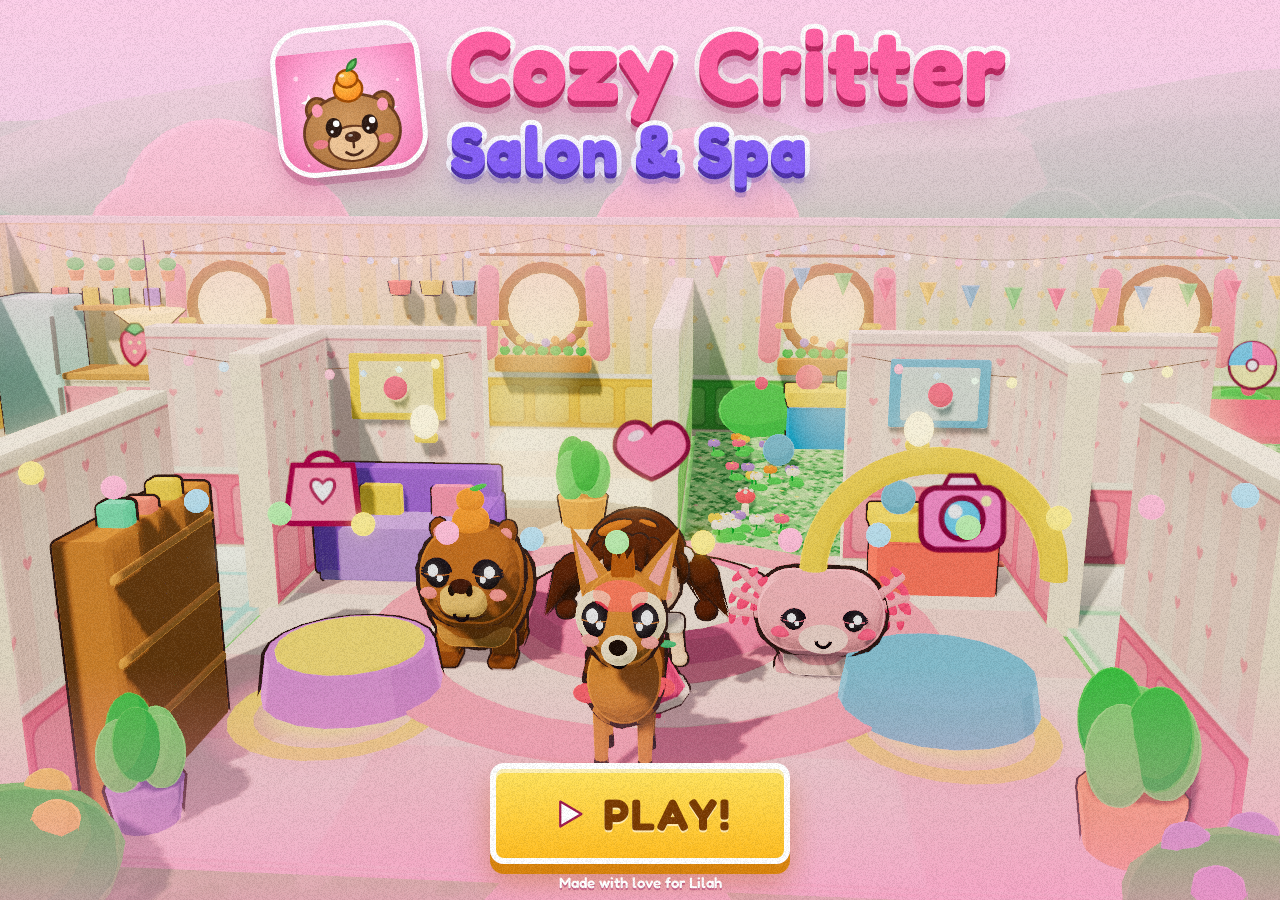
==== index.html @ f0857ccd "v3D: loop 4 3D version" ====
<!DOCTYPE html>
<html lang="en">
<head>
  <meta charset="UTF-8" />
  <meta name="viewport" content="width=device-width, initial-scale=1.0, maximum-scale=1.0, user-scalable=no, viewport-fit=cover" />
  <meta name="theme-color" content="#ff85c0" />
  <meta name="mobile-web-app-capable" content="yes" />
  <meta name="apple-mobile-web-app-capable" content="yes" />
  <meta name="apple-mobile-web-app-status-bar-style" content="black-translucent" />
  <title>Cozy Critter Salon &amp; Spa</title>
  <link rel="icon" type="image/svg+xml" href="./favicon.svg" />
  <link rel="apple-touch-icon" href="./icons/apple-touch-icon.png" />
  <link rel="preload" href="./vendor/fonts/Fredoka.ttf" as="font" type="font/ttf" crossorigin />
  <link rel="alternate icon" href="./favicon.ico" />
  <link rel="manifest" href="./manifest.json" />
  <link rel="stylesheet" href="./styles.css" />
  <link rel="stylesheet" href="./polish.css" />
  <script type="importmap">
    {
      "imports": {
        "three": "./vendor/three.module.js",
        "three/addons/": "./vendor/jsm/"
      }
    }
  </script>
</head>
<body>
  <!-- Fullscreen 3D Diorama Canvas -->
  <canvas id="webgl-canvas"></canvas>

  <!-- Boot splash (shown instantly while the 3D engine loads) -->
  <div id="boot" class="boot-splash">
    <div class="boot-logo">﻿<svg xmlns="http://www.w3.org/2000/svg" viewBox="0 0 512 512">
<defs>
<radialGradient id="bg" cx="50%" cy="38%" r="75%"><stop offset="0" stop-color="#ffd6ec"/><stop offset="0.55" stop-color="#ff9fd0"/><stop offset="1" stop-color="#f0609f"/></radialGradient>
<radialGradient id="fur" cx="45%" cy="35%" r="75%"><stop offset="0" stop-color="#d49a5e"/><stop offset="1" stop-color="#a86d38"/></radialGradient>
<radialGradient id="org" cx="40%" cy="30%" r="75%"><stop offset="0" stop-color="#ffc247"/><stop offset="1" stop-color="#ff8a1c"/></radialGradient>
</defs>
<rect width="512" height="512" fill="url(#bg)"/>
<g opacity=".55" fill="#fff"><circle cx="70" cy="90" r="9"/><circle cx="440" cy="130" r="6"/><circle cx="410" cy="440" r="8"/><circle cx="85" cy="410" r="5"/></g>
<g fill="#fff"><path d="M110 150l9 22 22 9-22 9-9 22-9-22-22-9 22-9z"/><path d="M405 205l7 17 17 7-17 7-7 17-7-17-17-7 17-7z" opacity=".9"/></g>
<ellipse cx="256" cy="452" rx="150" ry="22" fill="#b83d7d" opacity=".25"/>
<g stroke="#6b3a1e" stroke-width="10" stroke-linejoin="round">
<ellipse cx="136" cy="212" rx="40" ry="44" fill="#a0652f"/><ellipse cx="376" cy="212" rx="40" ry="44" fill="#a0652f"/>
<ellipse cx="256" cy="304" rx="176" ry="138" fill="url(#fur)"/>
</g>
<ellipse cx="136" cy="214" rx="20" ry="24" fill="#ff9db8"/><ellipse cx="376" cy="214" rx="20" ry="24" fill="#ff9db8"/>
<ellipse cx="256" cy="346" rx="92" ry="64" fill="#efc596" stroke="#6b3a1e" stroke-width="8"/>
<ellipse cx="256" cy="322" rx="30" ry="20" fill="#4a2616"/>
<ellipse cx="248" cy="316" rx="9" ry="5" fill="#fff" opacity=".6"/>
<path d="M256 342v18M226 376q30 26 60 0" fill="none" stroke="#4a2616" stroke-width="9" stroke-linecap="round" stroke-linejoin="round"/>
<g><ellipse cx="190" cy="282" rx="30" ry="36" fill="#2a1710"/><ellipse cx="322" cy="282" rx="30" ry="36" fill="#2a1710"/>
<circle cx="200" cy="268" r="12" fill="#fff"/><circle cx="332" cy="268" r="12" fill="#fff"/><circle cx="182" cy="296" r="6" fill="#fff"/><circle cx="314" cy="296" r="6" fill="#fff"/></g>
<ellipse cx="136" cy="338" rx="28" ry="17" fill="#ff7ea1" opacity=".75"/><ellipse cx="376" cy="338" rx="28" ry="17" fill="#ff7ea1" opacity=".75"/>
<g stroke="#a14a00" stroke-width="9" stroke-linejoin="round"><ellipse cx="256" cy="146" rx="52" ry="46" fill="url(#org)"/><ellipse cx="256" cy="108" rx="38" ry="32" fill="url(#org)"/></g>
<path d="M258 80q4-34 38-40q0 36-38 40z" fill="#5cc45c" stroke="#2f7d32" stroke-width="7" stroke-linejoin="round"/>
<ellipse cx="238" cy="96" rx="9" ry="6" fill="#fff" opacity=".7"/>
</svg>
</div>
    <div class="boot-name">Cozy Critter<span>Salon &amp; Spa</span></div>
    <div class="boot-bar"><i></i></div>
  </div>
  <div id="wipe" class="wipe" aria-hidden="true"></div>
  <div id="confetti" class="confetti-layer" aria-hidden="true"></div>

  <!-- Title Screen Overlay -->
  <section id="title-screen" class="title-overlay">
    <div class="title-sparkles" aria-hidden="true"><i></i><i></i><i></i><i></i><i></i><i></i><i></i><i></i></div>
    <div class="title-logo">
      <div class="title-mark">﻿<svg xmlns="http://www.w3.org/2000/svg" viewBox="0 0 512 512">
<defs>
<radialGradient id="bg" cx="50%" cy="38%" r="75%"><stop offset="0" stop-color="#ffd6ec"/><stop offset="0.55" stop-color="#ff9fd0"/><stop offset="1" stop-color="#f0609f"/></radialGradient>
<radialGradient id="fur" cx="45%" cy="35%" r="75%"><stop offset="0" stop-color="#d49a5e"/><stop offset="1" stop-color="#a86d38"/></radialGradient>
<radialGradient id="org" cx="40%" cy="30%" r="75%"><stop offset="0" stop-color="#ffc247"/><stop offset="1" stop-color="#ff8a1c"/></radialGradient>
</defs>
<rect width="512" height="512" fill="url(#bg)"/>
<g opacity=".55" fill="#fff"><circle cx="70" cy="90" r="9"/><circle cx="440" cy="130" r="6"/><circle cx="410" cy="440" r="8"/><circle cx="85" cy="410" r="5"/></g>
<g fill="#fff"><path d="M110 150l9 22 22 9-22 9-9 22-9-22-22-9 22-9z"/><path d="M405 205l7 17 17 7-17 7-7 17-7-17-17-7 17-7z" opacity=".9"/></g>
<ellipse cx="256" cy="452" rx="150" ry="22" fill="#b83d7d" opacity=".25"/>
<g stroke="#6b3a1e" stroke-width="10" stroke-linejoin="round">
<ellipse cx="136" cy="212" rx="40" ry="44" fill="#a0652f"/><ellipse cx="376" cy="212" rx="40" ry="44" fill="#a0652f"/>
<ellipse cx="256" cy="304" rx="176" ry="138" fill="url(#fur)"/>
</g>
<ellipse cx="136" cy="214" rx="20" ry="24" fill="#ff9db8"/><ellipse cx="376" cy="214" rx="20" ry="24" fill="#ff9db8"/>
<ellipse cx="256" cy="346" rx="92" ry="64" fill="#efc596" stroke="#6b3a1e" stroke-width="8"/>
<ellipse cx="256" cy="322" rx="30" ry="20" fill="#4a2616"/>
<ellipse cx="248" cy="316" rx="9" ry="5" fill="#fff" opacity=".6"/>
<path d="M256 342v18M226 376q30 26 60 0" fill="none" stroke="#4a2616" stroke-width="9" stroke-linecap="round" stroke-linejoin="round"/>
<g><ellipse cx="190" cy="282" rx="30" ry="36" fill="#2a1710"/><ellipse cx="322" cy="282" rx="30" ry="36" fill="#2a1710"/>
<circle cx="200" cy="268" r="12" fill="#fff"/><circle cx="332" cy="268" r="12" fill="#fff"/><circle cx="182" cy="296" r="6" fill="#fff"/><circle cx="314" cy="296" r="6" fill="#fff"/></g>
<ellipse cx="136" cy="338" rx="28" ry="17" fill="#ff7ea1" opacity=".75"/><ellipse cx="376" cy="338" rx="28" ry="17" fill="#ff7ea1" opacity=".75"/>
<g stroke="#a14a00" stroke-width="9" stroke-linejoin="round"><ellipse cx="256" cy="146" rx="52" ry="46" fill="url(#org)"/><ellipse cx="256" cy="108" rx="38" ry="32" fill="url(#org)"/></g>
<path d="M258 80q4-34 38-40q0 36-38 40z" fill="#5cc45c" stroke="#2f7d32" stroke-width="7" stroke-linejoin="round"/>
<ellipse cx="238" cy="96" rx="9" ry="6" fill="#fff" opacity=".7"/>
</svg>
</div>
      <h1 class="title-heading"><span class="t1">Cozy Critter</span><span class="t2">Salon &amp; Spa</span></h1>
    </div>
    <button id="btn-play-game" class="play-hero-btn">
      <span id="icon-play-btn"></span>
      <span>PLAY!</span>
    </button>
    <div class="title-foot">Made with love for Lilah</div>
  </section>

  <!-- Top HUD Bar -->
  <header id="hud-top" class="hud-top hidden">
    <div class="hud-left-cluster">
      <div class="stat-pill coin-pill">
        <span id="icon-coin-hud" class="stat-icon"></span>
        <span id="coin-count">120</span>
      </div>
      <div class="stat-pill star-pill">
        <span id="icon-star-hud" class="stat-icon"></span>
        <span id="star-count">1</span>
      </div>
      <div class="room-banner-pill">
        <span id="room-banner-icon" class="stat-icon"></span>
        <span id="room-banner-text">Lobby &amp; Cuddle Sanctuary</span>
      </div>
    </div>

    <!-- Pet Switcher in Top Center -->
    <div id="pet-switcher" class="pet-switcher"></div>

    <!-- Right Controls: Read-to-Me & 3s Hold Parent Gate -->
    <div class="hud-right-cluster">
      <button id="btn-read-toggle" class="icon-round-btn" title="Read to Me">
        <span id="icon-read-toggle"></span>
      </button>
      <button id="btn-settings-gate" class="icon-round-btn gate-btn" title="Hold 3 Seconds for Parent Settings">
        <span id="icon-settings-gear"></span>
        <svg class="gate-ring-svg" viewBox="0 0 44 44">
          <circle id="gate-progress-ring" class=" hidden" cx="22" cy="22" r="18" fill="none" stroke="#ff4d8d" stroke-width="4" stroke-dasharray="113" stroke-dashoffset="113" />
        </svg>
      </button>
    </div>
  </header>

  <!-- Interactive Read-Aloud Karaoke Speech Bubble -->
  <div id="speech-bar" class="speech-bar hidden">
    <button id="btn-replay-voice" class="replay-voice-btn" title="Read Aloud">
      <span id="icon-replay-voice"></span>
    </button>
    <div id="speech-text" class="speech-text">
      Welcome to Cozy Critter Salon &amp; Spa!
    </div>
  </div>

  <!-- Optional Tablet On-Screen Joystick -->
  <div id="joystick-zone" class="joystick-zone hidden">
    <div id="joystick-knob" class="joystick-knob"></div>
  </div>

  <!-- World Mode Bottom Dock & Proximity Station Button -->
  <footer id="world-hud-bottom" class="world-hud-bottom hidden">
    <button id="btn-station-prompt" class="station-prompt-btn hidden">
      <span id="station-prompt-icon" class="station-prompt-icon"></span>
      <span id="station-prompt-label">Bubble Bath Spa</span>
    </button>

    <div class="world-action-strip">
      <button class="world-nav-btn door door-spa" data-jump-station="spa"><span class="nav-ico" data-nav-icon="spa"></span><span class="nav-label">Spa</span></button>
      <button class="world-nav-btn door door-vet" data-jump-station="vet"><span class="nav-ico" data-nav-icon="vet"></span><span class="nav-label">Vet</span></button>
      <button class="world-nav-btn door door-kitchen" data-jump-station="kitchen"><span class="nav-ico" data-nav-icon="kitchen"></span><span class="nav-label">Kitchen</span></button>
      <button class="world-nav-btn door door-lobby" data-jump-station="lobby"><span class="nav-ico" data-nav-icon="lobby"></span><span class="nav-label">Cuddles</span></button>
      <button class="world-nav-btn door door-yard" data-jump-station="yard"><span class="nav-ico" data-nav-icon="yard"></span><span class="nav-label">Play Yard</span></button>

    </div>

    <div class="world-extras">
      <button id="btn-call-pets" class="world-icon-btn" title="Call Critters"><span class="nav-ico" data-nav-icon="callPets"></span><span class="nav-label">Call</span></button>
      <button id="btn-open-clipboard" class="world-icon-btn" title="Checkup Clipboard"><span class="nav-ico" data-nav-icon="clipboard"></span><span class="nav-label">Tasks</span></button>
      <button id="btn-open-shop" class="world-icon-btn" title="Critter Boutique"><span class="nav-ico" data-nav-icon="shop"></span><span class="nav-label">Shop</span></button>
      <button id="btn-open-photo" class="world-icon-btn" title="Sparkle Photo Booth"><span class="nav-ico" data-nav-icon="camera"></span><span class="nav-label">Photos</span></button>
      <button id="btn-edit-avatar" class="world-icon-btn" title="Stylist Dress-Up"><span class="nav-ico" data-nav-icon="heartBrush"></span><span class="nav-label">Style</span></button>
    </div>
  </footer>

  <!-- Back button (always top-left in every close-up, never over the meter) -->
  <button id="btn-back-salon" class="back-salon-btn hidden">
    <span id="icon-back-home"></span>
    <span>Back</span>
  </button>

  <!-- Close-Up Activity HUD -->
  <section id="activity-hud" class="activity-hud hidden">
    <div class="activity-top-row">
      <div class="activity-progress-track">
        <div id="activity-progress-fill" class="activity-progress-fill"></div>
      </div>
    </div>
    <div id="activity-tool-dock" class="activity-tool-dock"></div>
  </section>

  <!-- 1. Avatar Creator Side Panel (Live 3D Preview on Left) -->
  <section id="avatar-modal" class="side-panel-modal hidden">
    <div class="side-panel-card">
      <div class="panel-header-row">
        <h2>Create Your Stylist!</h2>
        <button id="btn-avatar-surprise" class="surprise-btn">Surprise Me!</button>
      </div>

      <div class="creator-name-row">
        <label class="field-label" for="avatar-name-input">Name</label>
        <input id="avatar-name-input" class="friendly-input" type="text" maxlength="16" placeholder="Lilah" />
      </div>

      <div class="creator-tabs">
        <button class="creator-tab" data-creator-tab="style">Hair</button>
        <button class="creator-tab" data-creator-tab="color">Color</button>
        <button class="creator-tab" data-creator-tab="skin">Skin</button>
        <button class="creator-tab" data-creator-tab="outfit">Outfit</button>
      </div>

      <div class="creator-pages">
        <div class="creator-page" data-creator-page="style"><div id="swatches-hair-style" class="pill-grid"></div></div>
        <div class="creator-page hidden" data-creator-page="color"><div id="swatches-hair-color" class="swatch-row"></div></div>
        <div class="creator-page hidden" data-creator-page="skin"><div id="swatches-skin" class="swatch-row"></div></div>
        <div class="creator-page hidden" data-creator-page="outfit"><div id="swatches-outfit" class="pill-grid"></div></div>
      </div>

      <button id="btn-avatar-done" class="primary-cta-btn">Let's Go Play!</button>
    </div>
  </section>

  <!-- 2. Pet Adoption & Naming Modal -->
  <section id="pet-name-modal" class="center-modal hidden">
    <div class="modal-card">
      <div id="pet-modal-icon" class="pet-modal-icon"></div>
      <h2 id="pet-modal-title">Meet Your New Critter!</h2>
      <p id="pet-modal-desc" class="modal-desc"></p>

      <div class="name-input-row">
        <input id="pet-name-input" class="friendly-input" type="text" maxlength="18" />
        <button id="btn-random-pet-name" class="dice-name-btn"></button>
      </div>

      <button id="btn-save-pet-name" class="primary-cta-btn">Adopt &amp; Love!</button>
    </div>
  </section>

  <!-- 3. Check-Up Clipboard Modal -->
  <section id="clipboard-modal" class="center-modal hidden">
    <div class="modal-card clipboard-modal-card">
      <div class="panel-header-row">
        <h2>Critter Care Clipboard</h2>
        <button id="btn-close-clipboard" class="close-x-btn" aria-label="Close">&#10005;</button>
      </div>
      <div id="clipboard-list" class="clipboard-list"></div>
    </div>
  </section>

  <!-- 4. 3D Boutique Shop & Room Upgrades Side Panel -->
  <section id="shop-modal" class="side-panel-modal hidden">
    <div class="side-panel-card shop-panel-card">
      <div class="panel-header-row">
        <h2>Critter Boutique</h2>
        <button id="btn-close-shop" class="close-x-btn">Back</button>
      </div>

      <div class="shop-tabs">
        <button class="shop-tab-btn active" data-shop-tab="girly">Girly &amp; Glam</button>
        <button class="shop-tab-btn" data-shop-tab="silly">Silly &amp; Goofy</button>
        <button class="shop-tab-btn" data-shop-tab="upgrades">Room Upgrades</button>
      </div>

      <div id="shop-items-grid" class="shop-items-grid"></div>
      <div id="shop-detail" class="shop-detail"></div>
    </div>
  </section>

  <!-- 5. Sparkle Photo Booth Overlay -->
  <section id="photo-modal" class="photo-booth-overlay hidden">
    <div id="photo-frame-overlay" class="photo-frame-border" data-frame="hearts"></div>
    <div id="photo-flash" class="photo-flash"></div>
    <div id="photo-album-strip" class="photo-album-strip"></div>

    <div class="photo-controls-bar">
      <div class="frame-picker">
        <button class="frame-btn" data-photo-frame="hearts">Hearts</button>
        <button class="frame-btn" data-photo-frame="gold">Gold</button>
        <button class="frame-btn" data-photo-frame="ocean">Ocean</button>
        <button class="frame-btn" data-photo-frame="flowers">Daisy</button>
      </div>
      <button id="btn-pose-hop" class="surprise-btn">Pose!</button>
      <button id="btn-snap-photo" class="snap-shutter-btn">Snap!</button>
    </div>
  </section>

  <!-- 6. Celebration Reward Modal -->
  <section id="reward-modal" class="center-modal hidden">
    <div class="modal-card reward-card">
      <h2>Sparkly Job!</h2>
      <p id="reward-title-text" class="modal-desc"></p>
      <div class="reward-badges-row">
        <div id="reward-coins-text" class="reward-badge coin-reward"></div>
        <div id="reward-stars-text" class="reward-badge star-reward"></div>
      </div>
      <button id="btn-reward-continue" class="primary-cta-btn">Hooray!</button>
    </div>
  </section>

  <!-- 7. Parent Settings Modal (Behind 3s Hold Gate) -->
  <section id="settings-modal" class="center-modal hidden">
    <div class="modal-card settings-card">
      <div class="panel-header-row">
        <h2>Parent Settings</h2>
        <button id="btn-close-settings" class="close-x-btn" aria-label="Close">&#10005;</button>
      </div>

      <div class="setting-row">
        <label for="slider-music">Music Volume</label>
        <input id="slider-music" type="range" min="0" max="1" step="0.05" />
      </div>
      <div class="setting-row">
        <label for="slider-sfx">Sound Effects</label>
        <input id="slider-sfx" type="range" min="0" max="1" step="0.05" />
      </div>
      <div class="setting-row">
        <label for="slider-voice">Voice Read-Aloud Volume</label>
        <input id="slider-voice" type="range" min="0" max="1" step="0.05" />
      </div>
      <div class="setting-row">
        <label for="slider-speed">Reading Speed</label>
        <input id="slider-speed" type="range" min="0.8" max="1.15" step="0.05" />
      </div>
      <div class="setting-row">
        <label for="chk-low-gfx">Low Graphics Mode (Older Tablets)</label>
        <input id="chk-low-gfx" type="checkbox" />
      </div>
      <div class="setting-row">
        <label for="chk-joystick">Show On-Screen Joystick</label>
        <input id="chk-joystick" type="checkbox" />
      </div>

      <button id="btn-reset-save" class="danger-reset-btn">Reset Save Data</button>
    </div>
  </section>

  <script type="module" src="./src/main.js"></script>
</body>
</html>
---- styles.css ----
/* ============================================================================
   Cozy Critter Salon & Spa - Tactile Toy Box UI Styles (styles.css)
   ============================================================================ */
* {
  box-sizing: border-box;
  margin: 0;
  padding: 0;
  user-select: none;
  -webkit-user-select: none;
  -webkit-touch-callout: none;
}

html, body {
  width: 100%;
  height: 100%;
  overflow: hidden;
  touch-action: none;
  font-family: "Fredoka", "Nunito", "Comic Sans MS", "Rounded Mplus 1c", system-ui, sans-serif;
  background: #ffefca;
  color: #4a2545;
}

#webgl-canvas {
  position: fixed;
   inset: 0;
  width: 100vw;
  height: 100vh;
  display: block;
  z-index: 1;
}

.hidden {
  display: none !important;
}

button {
  font-family: inherit;
  cursor: pointer;
  border: none;
  background: none;
  touch-action: none;
  transition: transform 0.18s cubic-bezier(0.34, 1.56, 0.64, 1), box-shadow 0.18s ease;
}

button:active {
  transform: scale(0.93) !important;
}

/* ----------------------------------------------------------------------------
   Title Screen Overlay
   ---------------------------------------------------------------------------- */
.title-overlay {
  position: fixed;
  inset: 0;
  z-index: 50;
  display: flex;
  align-items: center;
  justify-content: center;
  background: radial-gradient(circle at center, rgba(255, 240, 246, 0.35), rgba(74, 37, 69, 0.35));
  backdrop-filter: blur(3px);
}

.title-card {
  background: linear-gradient(180deg, #fff9fc 0%, #ffe3f1 100%);
  border: 6px solid #ffffff;
  border-radius: 42px;
  padding: 36px 48px;
  text-align: center;
  max-width: 580px;
  width: 92%;
  box-shadow: 0 20px 45px rgba(140, 45, 95, 0.28), 0 8px 0 #ff85c0;
  animation: floatCard 3.2s ease-in-out infinite;
}

@keyframes floatCard {
  0%, 100% { transform: translateY(0px); }
  50% { transform: translateY(-8px); }
}

.title-badge {
  display: inline-block;
  background: #ffe066;
  color: #7a4100;
  font-weight: 900;
  font-size: 16px;
  letter-spacing: 1.2px;
  padding: 6px 18px;
  border-radius: 999px;
  border: 3px solid #ffffff;
  margin-bottom: 12px;
}

.title-heading {
  font-size: clamp(38px, 6vw, 56px);
  line-height: 1.05;
  font-weight: 900;
  color: #d6336c;
  text-shadow: 0 3px 0 #ffffff, 0 6px 14px rgba(214, 51, 108, 0.22);
  margin-bottom: 12px;
}

.title-heading span {
  color: #845ef7;
}

.title-sub {
  font-size: 22px;
  font-weight: 700;
  color: #6b3862;
  margin-bottom: 26px;
}

.play-hero-btn {
  display: inline-flex;
  align-items: center;
  justify-content: center;
  gap: 14px;
  min-width: 260px;
  min-height: 92px;
  padding: 18px 42px;
  font-size: 36px;
  font-weight: 900;
  color: #ffffff;
  background: linear-gradient(180deg, #ff6b9d 0%, #f03e7a 100%);
  border: 5px solid #ffffff;
  border-radius: 999px;
  box-shadow: 0 10px 0 #b81d53, 0 16px 28px rgba(240, 62, 122, 0.45);
  animation: pulseBtn 1.8s ease-in-out infinite;
}

@keyframes pulseBtn {
  0%, 100% { transform: scale(1); }
  50% { transform: scale(1.05); }
}

/* ----------------------------------------------------------------------------
   Top HUD Bar
   ---------------------------------------------------------------------------- */
.hud-top {
  position: fixed;
  top: 12px;
  left: 14px;
  right: 14px;
  z-index: 20;
  display: flex;
  align-items: center;
  justify-content: space-between;
  gap: 10px;
  pointer-events: none;
}

.hud-top > * {
  pointer-events: auto;
}

.hud-left-cluster,
.hud-right-cluster {
  display: flex;
  align-items: center;
  gap: 10px;
}

.stat-pill,
.room-banner-pill {
  display: inline-flex;
  align-items: center;
  gap: 8px;
  height: 58px;
  padding: 0 18px;
  background: rgba(255, 255, 255, 0.94);
  border: 4px solid #ffd6e7;
  border-radius: 999px;
  font-size: 24px;
  font-weight: 900;
  color: #4a2545;
  box-shadow: 0 5px 0 rgba(232, 114, 164, 0.35);
}

.room-banner-pill {
  font-size: 20px;
  background: #fff9db;
  border-color: #ffe066;
}

.stat-icon {
  display: inline-flex;
  align-items: center;
  justify-content: center;
}

/* Pet Switcher Pills */
.pet-switcher {
  display: flex;
  align-items: center;
  gap: 8px;
  background: rgba(255, 255, 255, 0.85);
  padding: 6px 10px;
  border-radius: 999px;
  border: 3px solid #ffffff;
  box-shadow: 0 6px 16px rgba(120, 50, 95, 0.15);
}

.pet-pill {
  display: inline-flex;
  align-items: center;
  gap: 8px;
  min-height: 58px;
  padding: 6px 16px 6px 10px;
  border-radius: 999px;
  background: #fff0f6;
  border: 3px solid #ffadd2;
  font-size: 20px;
  font-weight: 800;
  color: #5c2b54;
}

.pet-pill.active {
  background: linear-gradient(180deg, #ff85c0 0%, #f759ab 100%);
  color: #ffffff;
  border-color: #ffffff;
  box-shadow: 0 4px 0 #c41d7f;
  transform: translateY(-2px);
}

.pet-pill-need {
  display: inline-flex;
  background: #ffffff;
  border-radius: 50%;
  padding: 3px;
}

.icon-round-btn {
  position: relative;
  width: 62px;
  height: 62px;
  border-radius: 50%;
  background: #ffffff;
  border: 4px solid #ffadd2;
  display: inline-flex;
  align-items: center;
  justify-content: center;
  box-shadow: 0 5px 0 rgba(214, 51, 108, 0.28);
}

.icon-round-btn.muted {
  background: #f1f3f5;
  border-color: #ced4da;
}

.gate-ring-svg {
  position: absolute;
  inset: -4px;
  width: calc(100% + 8px);
  height: calc(100% + 8px);
  transform: rotate(-90deg);
  pointer-events: none;
}

/* ----------------------------------------------------------------------------
   Speech & Read-Along Karaoke Bar
   ---------------------------------------------------------------------------- */
.speech-bar {
  position: fixed;
  top: 82px;
  left: 50%;
  transform: translateX(-50%);
  z-index: 18;
  display: flex;
  align-items: center;
  gap: 12px;
  max-width: min(780px, 92vw);
  background: rgba(255, 255, 255, 0.96);
  border: 4px solid #ff85c0;
  border-radius: 30px;
  padding: 10px 22px 10px 12px;
  box-shadow: 0 8px 22px rgba(120, 40, 90, 0.18);
}

.replay-voice-btn {
  width: 52px;
  height: 52px;
  flex-shrink: 0;
  border-radius: 50%;
  background: #fff0f6;
  border: 3px solid #ff85c0;
  display: inline-flex;
  align-items: center;
  justify-content: center;
}

.speech-text {
  font-size: 23px;
  font-weight: 800;
  line-height: 1.32;
  color: #4a2545;
}

.voice-word {
  display: inline-block;
  padding: 1px 4px;
  border-radius: 8px;
  cursor: pointer;
  transition: transform 0.12s ease, background 0.12s ease;
}

.voice-word.keyword-word {
  color: #d6336c;
}

.voice-word.speaking-word {
  background: #ffe066;
  color: #5c2b54;
  transform: scale(1.12) translateY(-2px);
  box-shadow: 0 3px 0 #fab005;
}

/* ----------------------------------------------------------------------------
   World Bottom Bar & Station Proximity Button
   ---------------------------------------------------------------------------- */
.world-hud-bottom {
  position: fixed;
  bottom: 14px;
  left: 50%;
  transform: translateX(-50%);
  z-index: 20;
  display: flex;
  flex-direction: column;
  align-items: center;
  gap: 12px;
  width: 96vw;
  max-width: 1080px;
  pointer-events: none;
}

.world-hud-bottom > * {
  pointer-events: auto;
}

.station-prompt-btn {
  display: inline-flex;
  align-items: center;
  gap: 14px;
  min-height: 82px;
  padding: 12px 34px;
  border-radius: 999px;
  background: linear-gradient(180deg, #ffe066 0%, #fcc419 100%);
  border: 5px solid #ffffff;
  color: #5c2b54;
  font-size: 28px;
  font-weight: 900;
  box-shadow: 0 8px 0 #e67700, 0 12px 28px rgba(245, 159, 0, 0.48);
  animation: pulseBtn 1.5s ease-in-out infinite;
}

.world-action-strip {
  display: flex;
  align-items: center;
  justify-content: center;
  flex-wrap: wrap;
  gap: 8px;
  background: rgba(255, 255, 255, 0.92);
  border: 4px solid #ffffff;
  border-radius: 32px;
  padding: 8px 14px;
  box-shadow: 0 10px 28px rgba(90, 35, 75, 0.22);
}

.world-nav-btn,
.world-icon-btn {
  display: inline-flex;
  align-items: center;
  justify-content: center;
  gap: 6px;
  min-height: 66px;
  min-width: 86px;
  padding: 8px 16px;
  border-radius: 22px;
  background: #fff0f6;
  border: 3px solid #ffadd2;
  color: #5c2b54;
  font-size: 19px;
  font-weight: 800;
  box-shadow: 0 4px 0 #f783ac;
}

.world-icon-btn {
  background: #f3f0ff;
  border-color: #d0bfff;
  box-shadow: 0 4px 0 #9775fa;
}

.action-divider {
  width: 3px;
  height: 42px;
  background: #ffd6e7;
  border-radius: 99px;
  margin: 0 4px;
}

/* ----------------------------------------------------------------------------
   Close-Up Activity HUD & Tool Dock
   ---------------------------------------------------------------------------- */
.activity-hud {
  position: fixed;
  inset: 0;
  z-index: 22;
  pointer-events: none;
  display: flex;
  flex-direction: column;
  justify-content: space-between;
  padding: 152px 20px 18px;
}

.activity-top-row {
  display: flex;
  align-items: center;
  justify-content: space-between;
  gap: 18px;
  max-width: 880px;
  width: 100%;
  margin: 0 auto;
  pointer-events: auto;
}

.back-salon-btn {
  display: inline-flex;
  align-items: center;
  gap: 10px;
  min-height: 76px;
  padding: 10px 24px;
  border-radius: 999px;
  background: #ffffff;
  border: 4px solid #ff85c0;
  font-size: 22px;
  font-weight: 900;
  color: #d6336c;
  box-shadow: 0 6px 0 #f06595;
}

.activity-progress-track {
  flex: 1;
  height: 36px;
  background: rgba(255, 255, 255, 0.92);
  border: 4px solid #ffffff;
  border-radius: 999px;
  overflow: hidden;
  box-shadow: 0 5px 14px rgba(0, 0, 0, 0.14);
}

.activity-progress-fill {
  width: 0%;
  height: 100%;
  background: linear-gradient(90deg, #63e6be 0%, #ffe066 50%, #ff6b9d 100%);
  border-radius: 999px;
  transition: width 0.2s ease;
}

.activity-tool-dock {
  pointer-events: auto;
  display: flex;
  align-items: center;
  justify-content: center;
  gap: 12px;
  overflow-x: auto;
  max-width: 96vw;
  margin: 0 auto;
  padding: 28px 18px 10px;
}

.dock-tool-btn {
  position: relative;
  display: flex;
  flex-direction: column;
  align-items: center;
  justify-content: center;
  gap: 6px;
  min-width: 112px;
  min-height: 98px;
  padding: 12px 16px;
  border-radius: 28px;
  background: #ffffff;
  border: 4px solid var(--tool-accent, #ffadd2);
  color: #4a2545;
  font-size: 18px;
  font-weight: 800;
  box-shadow: 0 7px 0 rgba(180, 70, 125, 0.28);
  flex-shrink: 0;
}

.dock-tool-btn.active {
  background: linear-gradient(180deg, #fff9db 0%, #ffe066 100%);
  border-color: #ffffff;
  transform: translateY(-8px) scale(1.06);
  box-shadow: 0 10px 0 #f59f00, 0 14px 24px rgba(245, 159, 0, 0.35);
}

.dock-tool-btn.favorite-food {
  border-color: #fcc419;
  background: #fff9db;
}

.dock-hint-arrow {
  position: absolute;
  top: -34px;
  left: 50%;
  transform: translateX(-50%);
  animation: bounceArrow 0.8s ease-in-out infinite;
}

@keyframes bounceArrow {
  0%, 100% { transform: translate(-50%, 0); }
  50% { transform: translate(-50%, -8px); }
}

/* ----------------------------------------------------------------------------
   Side Panels (Avatar Creator & 3D Boutique Shop) & Center Modals
   ---------------------------------------------------------------------------- */
.side-panel-modal {
  position: fixed;
  top: 78px;
  right: 18px;
  bottom: 18px;
  width: min(500px, 52vw);
  z-index: 35;
  display: flex;
}

.side-panel-card {
  width: 100%;
  height: 100%;
  overflow-y: auto;
  background: rgba(255, 250, 253, 0.97);
  border: 5px solid #ffffff;
  border-radius: 36px;
  padding: 22px 24px;
  box-shadow: 0 16px 38px rgba(100, 30, 75, 0.28);
  display: flex;
  flex-direction: column;
  gap: 14px;
}

.center-modal {
  position: fixed;
  inset: 0;
  z-index: 40;
  background: rgba(65, 25, 55, 0.42);
  backdrop-filter: blur(3px);
  display: flex;
  align-items: center;
  justify-content: center;
  padding: 18px;
}

.modal-card {
  background: #fff9fc;
  border: 5px solid #ffffff;
  border-radius: 36px;
  padding: 28px 32px;
  max-width: 560px;
  width: 100%;
  text-align: center;
  box-shadow: 0 18px 42px rgba(90, 25, 65, 0.32), 0 8px 0 #ff85c0;
}

.clipboard-modal-card {
  max-width: 680px;
}

.panel-header-row {
  display: flex;
  align-items: center;
  justify-content: space-between;
  gap: 12px;
}

.panel-header-row h2,
.modal-card h2 {
  font-size: 28px;
  font-weight: 900;
  color: #d6336c;
}

.modal-desc {
  font-size: 22px;
  font-weight: 700;
  color: #5c2b54;
  margin: 12px 0 18px;
}

.field-label {
  font-size: 19px;
  font-weight: 900;
  color: #7a3e6d;
  margin-bottom: 6px;
}

.friendly-input {
  width: 100%;
  height: 58px;
  border-radius: 20px;
  border: 3px solid #ffadd2;
  background: #ffffff;
  padding: 0 18px;
  font-size: 24px;
  font-weight: 800;
  color: #4a2545;
  font-family: inherit;
}

.swatch-row {
  display: flex;
  flex-wrap: wrap;
  gap: 8px;
}

.color-swatch {
  width: 44px;
  height: 44px;
  border-radius: 50%;
  border: 4px solid #ffffff;
  box-shadow: 0 3px 6px rgba(0, 0, 0, 0.18);
}

.color-swatch.selected {
  transform: scale(1.18);
  border-color: #ff4d8d;
  box-shadow: 0 0 0 3px #ffe066;
}

.pill-grid {
  display: grid;
  grid-template-columns: repeat(2, 1fr);
  gap: 8px;
}

.choice-pill {
  min-height: 48px;
  padding: 8px 12px;
  border-radius: 18px;
  background: #fff0f6;
  border: 3px solid #ffadd2;
  font-size: 17px;
  font-weight: 800;
  color: #5c2b54;
}

.choice-pill.selected {
  background: #ff6b9d;
  color: #ffffff;
  border-color: #ffffff;
  box-shadow: 0 4px 0 #c2255c;
}

.primary-cta-btn {
  min-height: 76px;
  padding: 14px 32px;
  border-radius: 999px;
  background: linear-gradient(180deg, #51cf66 0%, #37b24d 100%);
  border: 4px solid #ffffff;
  color: #ffffff;
  font-size: 26px;
  font-weight: 900;
  box-shadow: 0 7px 0 #2b8a3e;
  width: 100%;
  margin-top: 8px;
}

.surprise-btn,
.dice-name-btn {
  display: inline-flex;
  align-items: center;
  gap: 8px;
  min-height: 54px;
  padding: 8px 18px;
  border-radius: 999px;
  background: #ffe066;
  border: 3px solid #ffffff;
  color: #5c2b54;
  font-size: 19px;
  font-weight: 900;
  box-shadow: 0 4px 0 #f08c00;
}

.name-input-row {
  display: flex;
  gap: 10px;
  margin-bottom: 16px;
}

/* Clipboard Cards */
.clipboard-list {
  display: flex;
  flex-direction: column;
  gap: 12px;
  margin-top: 14px;
}

.clipboard-card {
  display: flex;
  align-items: center;
  gap: 14px;
  background: #fff0f6;
  border: 3px solid #ffadd2;
  border-radius: 26px;
  padding: 14px 18px;
  text-align: left;
}

.clipboard-card-body {
  flex: 1;
}

.clipboard-pet-title {
  font-size: 22px;
  font-weight: 900;
  color: #d6336c;
}

.clipboard-need-text {
  font-size: 19px;
  font-weight: 700;
  color: #4a2545;
}

.clipboard-go-btn {
  display: inline-flex;
  align-items: center;
  gap: 8px;
  min-height: 64px;
  padding: 10px 20px;
  border-radius: 22px;
  background: #ff6b9d;
  color: #ffffff;
  font-size: 20px;
  font-weight: 900;
  border: 3px solid #ffffff;
  box-shadow: 0 5px 0 #c2255c;
}

/* Shop Cards */
.shop-tabs {
  display: flex;
  gap: 8px;
}

.shop-tab-btn {
  flex: 1;
  min-height: 52px;
  border-radius: 18px;
  background: #fff0f6;
  border: 3px solid #ffadd2;
  font-size: 18px;
  font-weight: 900;
  color: #5c2b54;
}

.shop-tab-btn.active {
  background: #845ef7;
  color: #ffffff;
  border-color: #ffffff;
  box-shadow: 0 4px 0 #5f3dc4;
}

.shop-items-grid {
  display: grid;
  grid-template-columns: repeat(2, 1fr);
  gap: 10px;
  overflow-y: auto;
  padding-bottom: 12px;
}

.shop-card {
  background: #ffffff;
  border: 3px solid #ffd6e7;
  border-radius: 24px;
  padding: 12px;
  display: flex;
  flex-direction: column;
  align-items: center;
  gap: 6px;
  text-align: center;
}

.shop-card.equipped {
  border-color: #51cf66;
  background: #ebfbee;
}

.shop-card-swatch {
  width: 58px;
  height: 58px;
  border-radius: 50%;
  border: 4px solid #ffffff;
  display: flex;
  align-items: center;
  justify-content: center;
  box-shadow: 0 4px 10px rgba(0, 0, 0, 0.12);
}

.shop-card-title {
  font-size: 18px;
  font-weight: 900;
  color: #4a2545;
}

.shop-card-sub {
  font-size: 14px;
  font-weight: 700;
  color: #868e96;
}

.shop-buy-btn {
  display: inline-flex;
  align-items: center;
  justify-content: center;
  gap: 6px;
  width: 100%;
  min-height: 46px;
  border-radius: 16px;
  background: #ffe066;
  color: #5c2b54;
  font-size: 18px;
  font-weight: 900;
  box-shadow: 0 4px 0 #f08c00;
}

.shop-buy-btn.equipped {
  background: #51cf66;
  color: #ffffff;
  box-shadow: 0 4px 0 #2b8a3e;
}

/* Photo Booth Overlay */
.photo-booth-overlay {
  position: fixed;
  inset: 0;
  z-index: 30;
  pointer-events: none;
  display: flex;
  flex-direction: column;
  justify-content: flex-end;
  padding: 20px;
  gap: 12px;
}

.photo-frame-border {
  position: fixed;
  inset: 16px;
  border: 16px solid #ff6b9d;
  border-radius: 36px;
  pointer-events: none;
}

.photo-frame-border[data-frame="gold"] { border-color: #ffd43b; }
.photo-frame-border[data-frame="ocean"] { border-color: #4dabf7; }
.photo-frame-border[data-frame="flowers"] { border-color: #69db7c; }

.photo-controls-bar,
.photo-album-strip {
  pointer-events: auto;
  display: flex;
  align-items: center;
  justify-content: center;
  flex-wrap: wrap;
  gap: 10px;
  background: rgba(255, 255, 255, 0.92);
  padding: 10px 18px;
  border-radius: 28px;
}

.frame-btn {
  min-height: 52px;
  padding: 8px 16px;
  border-radius: 16px;
  background: #fff0f6;
  border: 3px solid #ffadd2;
  font-size: 18px;
  font-weight: 800;
}

.snap-shutter-btn {
  min-height: 68px;
  padding: 12px 28px;
  border-radius: 999px;
  background: #ff4d8d;
  color: #ffffff;
  font-size: 24px;
  font-weight: 900;
  border: 4px solid #ffffff;
  box-shadow: 0 6px 0 #c2255c;
}

.album-thumb {
  width: 96px;
  height: 64px;
  object-fit: cover;
  border-radius: 12px;
  border: 3px solid #ff85c0;
}

/* Reward Badges */
.reward-badges-row {
  display: flex;
  justify-content: center;
  gap: 18px;
  margin-bottom: 18px;
}

.reward-badge {
  display: inline-flex;
  align-items: center;
  gap: 8px;
  font-size: 32px;
  font-weight: 900;
  padding: 10px 24px;
  border-radius: 24px;
  background: #fff9db;
  border: 4px solid #fcc419;
}

/* Parent Settings */
.setting-row {
  display: flex;
  align-items: center;
  justify-content: space-between;
  padding: 10px 0;
  font-size: 20px;
  font-weight: 800;
  border-bottom: 2px solid #ffe3f1;
}

.danger-reset-btn {
  margin-top: 16px;
  width: 100%;
  min-height: 54px;
  border-radius: 18px;
  background: #ff6b6b;
  color: #ffffff;
  font-size: 20px;
  font-weight: 900;
}

.close-x-btn {
  min-width: 52px;
  min-height: 52px;
  padding: 0 14px;
  border-radius: 18px;
  background: #ffe3f1;
  color: #d6336c;
  font-size: 20px;
  font-weight: 900;
}

/* Joystick */
.joystick-zone {
  position: fixed;
  bottom: 130px;
  left: 28px;
  width: 120px;
  height: 120px;
  border-radius: 50%;
  background: rgba(255, 255, 255, 0.55);
  border: 4px solid #ffffff;
  z-index: 25;
  display: flex;
  align-items: center;
  justify-content: center;
}

.joystick-knob {
  width: 52px;
  height: 52px;
  border-radius: 50%;
  background: #ff6b9d;
  border: 3px solid #ffffff;
  box-shadow: 0 4px 10px rgba(0, 0, 0, 0.2);
}

/* ============================================================================
   v3 POLISH PASS - simpler, bigger, never overlapping
   ============================================================================ */
:root { --panel-w: min(520px, 50vw); }

button { transition: transform 0.15s cubic-bezier(0.34, 1.56, 0.64, 1), box-shadow 0.15s ease, background 0.15s ease; }

/* ---------- Top HUD: coins, stars | pets | sound, gear ---------- */
.room-banner-pill { display: none !important; }
.rename-pet-btn { display: none !important; }
.hud-top { top: 10px; left: 12px; right: 12px; }
.stat-pill { height: 58px; font-size: 28px; padding: 0 20px; }
.pet-switcher { padding: 5px 8px; gap: 6px; background: rgba(255,255,255,0.9); }
.pet-pill { min-height: 56px; padding: 4px 10px 4px 8px; }
.pet-pill:not(.active) .pet-pill-name { display: none; }
.pet-pill:not(.active) { padding-right: 8px; }
.pet-pill.active { font-size: 22px; }
.icon-round-btn { width: 58px; height: 58px; }

/* ---------- Speech bar: compact, never on top of a side panel ---------- */
.speech-bar { top: 78px; padding: 8px 20px 8px 10px; max-width: min(720px, 92vw); border-width: 3px; }
.speech-text { font-size: 21px; line-height: 1.25; }
.replay-voice-btn { width: 46px; height: 46px; }
body[data-mode="shop"] .speech-bar,
body[data-mode="avatar_preview"] .speech-bar {
  left: 12px; transform: none; top: 78px;
  max-width: calc(100vw - var(--panel-w) - 50px);
}
body[data-mode="shop"] .speech-text,
body[data-mode="avatar_preview"] .speech-text { font-size: 19px; }

/* ---------- World bottom bar: ONE short row of big icon buttons ---------- */
.world-hud-bottom { bottom: 8px; gap: 8px; width: 98vw; max-width: 1180px; }
.world-action-strip { flex-wrap: nowrap; gap: 6px; padding: 6px 10px; border-radius: 30px; }
.world-nav-btn, .world-icon-btn {
  flex-direction: column; gap: 0; min-height: 76px; min-width: 0; flex: 1 1 0;
  padding: 6px 4px; border-radius: 20px; font-size: 16px; line-height: 1.1;
}
.world-nav-btn .nav-ico, .world-icon-btn .nav-ico { display: flex; height: 42px; align-items: center; }
.world-nav-btn .nav-label, .world-icon-btn .nav-label { font-size: 16px; font-weight: 900; }
.action-divider { height: 54px; margin: 0 2px; }
.station-prompt-btn { min-height: 74px; font-size: 28px; }

/* ---------- Activity HUD ---------- */
.activity-hud { padding: 172px 16px 10px; }
.activity-top-row { max-width: 560px; }
.activity-progress-track { height: 32px; position: relative; }
.activity-progress-fill { min-width: 0; transition: width 0.12s linear; }
.back-salon-btn {
  position: fixed; top: 78px; left: 12px; z-index: 36;
  flex-direction: column; justify-content: center; gap: 0;
  width: 78px; min-height: 78px; padding: 6px 4px; border-radius: 26px;
  font-size: 17px; line-height: 1.1;
}
.back-salon-btn svg { display: block; margin: 0 auto; }
.activity-tool-dock { padding: 30px 14px 4px; gap: 10px; }
.dock-tool-btn { min-width: 104px; min-height: 92px; padding: 8px 12px; border-radius: 26px; }
.dock-tool-btn.done { border-color: #51cf66; background: #ebfbee; }
.dock-tool-btn.done.active { background: linear-gradient(180deg,#fff9db 0%,#ffe066 100%); border-color:#fff; }
.dock-done-badge {
  position: absolute; top: -10px; right: -8px; width: 32px; height: 32px; border-radius: 50%;
  background: #37b24d; color: #fff; border: 3px solid #fff; font-size: 20px; font-weight: 900;
  display: flex; align-items: center; justify-content: center; box-shadow: 0 3px 0 #2b8a3e;
}
.dock-tool-label { font-size: 17px; }

/* ---------- Side panels (avatar creator + shop) ---------- */
.side-panel-modal { top: 76px; right: 12px; bottom: 12px; width: var(--panel-w); }
.side-panel-card { overflow: hidden; padding: 16px 18px; gap: 10px; overscroll-behavior: contain; }
.side-panel-card .panel-header-row h2 { font-size: 26px; }

/* avatar creator: tabs, one category at a time, no scrolling, Done always visible */
#avatar-modal .side-panel-card { justify-content: flex-start; }
.creator-name-row { display: flex; align-items: center; gap: 10px; }
.creator-name-row .field-label { margin: 0; font-size: 19px; }
.creator-name-row .friendly-input { height: 52px; font-size: 22px; flex: 1; }
.creator-tabs { display: grid; grid-template-columns: repeat(4, 1fr); gap: 6px; }
.creator-tab { min-height: 52px; border-radius: 18px; background: #fff0f6; border: 3px solid #ffadd2; font-size: 18px; font-weight: 900; color: #5c2b54; }
.creator-tab.active { background: #845ef7; color: #fff; border-color: #fff; box-shadow: 0 4px 0 #5f3dc4; }
.creator-pages { flex: 1 1 auto; min-height: 0; overflow-y: auto; overscroll-behavior: contain; padding: 4px 2px; }
.creator-pages .pill-grid { grid-template-columns: 1fr 1fr; gap: 8px; }
.creator-pages .choice-pill { min-height: 56px; font-size: 18px; padding: 4px 8px; line-height: 1.1; }
.creator-pages .swatch-row { gap: 12px; justify-content: center; padding: 6px 0; }
.creator-pages .color-swatch { width: 58px; height: 58px; }
#avatar-modal .primary-cta-btn { min-height: 66px; margin-top: 0; flex-shrink: 0; }

/* shop: grid scrolls on its own, details + Buy button are pinned underneath */
.shop-panel-card { }
.shop-tab-btn { min-height: 46px; font-size: 16px; }
.shop-items-grid { flex: 1 1 auto; min-height: 0; overflow-y: auto; grid-template-columns: repeat(3, 1fr); gap: 8px; padding: 4px 4px 8px; overscroll-behavior: contain; }
.shop-card { padding: 8px 4px; border-radius: 20px; gap: 4px; border-width: 4px; position: relative; }
.shop-card .shop-card-swatch { width: 64px; height: 64px; }
.shop-card .shop-card-swatch svg { width: 52px; height: 52px; }
.shop-card-title { font-size: 15px; line-height: 1.1; min-height: 32px; display:flex; align-items:center; justify-content:center; }
.shop-card-price { font-size: 16px; font-weight: 900; color: #7a3e6d; display: inline-flex; align-items: center; gap: 4px; }
.shop-card.selected { border-color: #845ef7; background: #f3f0ff; transform: scale(1.04); box-shadow: 0 0 0 4px rgba(132,94,247,0.25); }
.shop-card.equipped { border-color: #51cf66; background: #ebfbee; }
.shop-card.equipped.selected { border-color: #845ef7; }

.shop-detail {
  flex: 0 0 auto; display: flex; align-items: center; gap: 12px;
  background: #fff3fa; border: 4px solid #ffd6e7; border-radius: 26px; padding: 10px 12px; min-height: 96px;
}
.shop-detail-hint { width: 100%; text-align: center; font-size: 20px; font-weight: 800; color: #9a5a8a; }
.shop-detail-swatch { width: 70px; height: 70px; flex-shrink: 0; border-radius: 50%; border: 4px solid #fff; display:flex; align-items:center; justify-content:center; box-shadow: 0 4px 10px rgba(0,0,0,0.14); }
.shop-detail-text { flex: 1; min-width: 0; text-align: left; }
.shop-detail-name { font-size: 20px; font-weight: 900; color: #4a2545; line-height: 1.1; }
.shop-detail-desc { font-size: 14px; font-weight: 700; color: #7a4a6f; line-height: 1.2; margin-top: 3px; }
.shop-big-btn {
  flex-shrink: 0; min-width: 138px; min-height: 76px; padding: 8px 14px; border-radius: 24px;
  display: inline-flex; align-items: center; justify-content: center; gap: 8px;
  background: linear-gradient(180deg,#51cf66 0%,#37b24d 100%); color: #fff; font-size: 24px; font-weight: 900;
  border: 4px solid #fff; box-shadow: 0 6px 0 #2b8a3e;
}
.shop-big-btn.buy { background: linear-gradient(180deg,#ffd43b 0%,#fcc419 100%); color: #5c2b54; box-shadow: 0 6px 0 #e67700; }
.shop-big-btn.buy.poor { background: linear-gradient(180deg,#ced4da 0%,#adb5bd 100%); box-shadow: 0 6px 0 #868e96; color: #495057; }
.shop-big-btn.secondary { background: linear-gradient(180deg,#ffa8c9 0%,#ff6b9d 100%); box-shadow: 0 6px 0 #c2255c; }
.shop-big-btn:disabled { opacity: 0.65; }

/* ---------- Photo booth ---------- */
.photo-booth-overlay { padding: 0; display: block; z-index: 30; }
.photo-frame-border {
  position: fixed; inset: 168px 118px 110px 14px;
  border-width: 14px; border-radius: 30px; box-shadow: 0 0 0 9999px rgba(74, 37, 69, 0.0), inset 0 0 22px rgba(255,255,255,0.35);
}
.photo-controls-bar {
  position: fixed; left: 50%; bottom: 10px; transform: translateX(-50%);
  width: min(96vw, 900px); height: 86px; flex-wrap: nowrap; padding: 8px 14px; justify-content: space-between;
  border: 4px solid #fff; box-shadow: 0 8px 22px rgba(90,35,75,0.22);
}
.frame-picker { display: flex; gap: 8px; }
.frame-btn { min-height: 58px; min-width: 76px; font-size: 17px; }
.frame-btn.on { background: #ffe066; border-color: #fff; box-shadow: 0 4px 0 #f08c00; }
.snap-shutter-btn { min-height: 66px; min-width: 150px; font-size: 26px; }
.photo-controls-bar .surprise-btn { min-height: 58px; font-size: 20px; }
.photo-album-strip {
  position: fixed; right: 12px; top: 168px; bottom: 110px; width: 98px; padding: 0;
  flex-direction: column; justify-content: flex-start; flex-wrap: nowrap; gap: 8px; background: transparent; overflow: hidden;
}
.album-thumb { width: 96px; height: 64px; flex: 0 0 auto; border-width: 3px; background: #fff; }
.album-thumb.fresh { animation: thumbPop 0.7s cubic-bezier(0.34,1.56,0.64,1); }
@keyframes thumbPop { 0% { transform: scale(0.2) rotate(-12deg); opacity: 0; } 100% { transform: scale(1) rotate(0); opacity: 1; } }
.photo-flash { position: fixed; inset: 0; background: #fff; opacity: 0; pointer-events: none; z-index: 60; }
.photo-flash.go { animation: shutterFlash 0.45s ease-out; }
@keyframes shutterFlash { 0% { opacity: 0.95; } 100% { opacity: 0; } }
.photo-toast {
  position: fixed; left: 50%; top: 42%; transform: translate(-50%, -50%); z-index: 61;
  display: inline-flex; align-items: center; gap: 10px; padding: 12px 26px; border-radius: 999px;
  background: #fff; border: 5px solid #ff6b9d; font-size: 32px; font-weight: 900; color: #d6336c;
  box-shadow: 0 10px 26px rgba(90,35,75,0.3); animation: toastUp 1.4s ease-out forwards; pointer-events: none;
}
@keyframes toastUp { 0% { opacity: 0; transform: translate(-50%, -30%) scale(0.6); } 15% { opacity: 1; transform: translate(-50%, -50%) scale(1.08); } 80% { opacity: 1; } 100% { opacity: 0; transform: translate(-50%, -90%) scale(1); } }

/* ---------- Catch-treats score pill + misc ---------- */
.treat-score-pill { position: fixed; z-index: 24; }
.code-icon { display: block; }

/* ---------- Title: lose the milky blur ---------- */
.title-overlay { backdrop-filter: none; background: radial-gradient(circle at center, rgba(255,240,246,0), rgba(74,37,69,0.34)); }
.center-modal { backdrop-filter: none; }

/* ---------- Short screens ---------- */
@media (max-height: 700px) {
  .activity-hud { padding-top: 160px; }
  .dock-tool-btn { min-height: 84px; min-width: 96px; }
}

.minigame-score {
  position: fixed; left: 50%; top: 214px; transform: translateX(-50%); z-index: 24; pointer-events: none;
  display: none; align-items: center; justify-content: center; padding: 6px 26px; border-radius: 999px;
  background: #fff9db; border: 5px solid #fcc419; color: #7a4100; font-size: 28px; font-weight: 900;
  box-shadow: 0 6px 0 #e67700, 0 10px 22px rgba(0,0,0,0.18); white-space: pre;
}

/* touch scrolling for the food dock */
.activity-tool-dock { touch-action: pan-x; justify-content: safe center; scrollbar-width: none; }
.activity-tool-dock::-webkit-scrollbar { display: none; }
.activity-tool-dock .dock-tool-btn { touch-action: pan-x; }
.activity-tool-dock.many { gap: 6px; }
.activity-tool-dock.many .dock-tool-btn { min-width: 84px; max-width: 96px; padding: 6px 4px; }
.activity-tool-dock.many .dock-tool-label { font-size: 14px; line-height: 1.05; text-align: center; }
---- polish.css ----
﻿/* ============================================================================
   v4 STORE-READY POLISH (polish.css) - loaded after styles.css
   ============================================================================ */
@font-face { font-family: "Fredoka"; src: url("./vendor/fonts/Fredoka.ttf") format("truetype"); font-weight: 300 700; font-style: normal; font-display: swap; }
:root {
  --ink: #5a2850; --pink: #ff5fa2; --pink-d: #d6407f; --berry: #d6336c; --grape: #845ef7; --sun: #ffd43b; --sun-d: #e8890c; --leaf: #51cf66; --leaf-d: #2b9a44;
  --cream: #fff8fc;
}
html, body { font-family: "Fredoka", "Nunito", "Segoe UI", system-ui, sans-serif; font-weight: 500; color: var(--ink); -webkit-font-smoothing: antialiased; }
button, input { font-family: "Fredoka", system-ui, sans-serif; }
h1, h2 { font-weight: 700; letter-spacing: 0.2px; }
/* Fredoka tops out at 700: map the old 800/900 weights */
.nav-label, .shop-card-price, .creator-tab, .dock-tool-label, .stat-pill, .pet-pill, .primary-cta-btn, .choice-pill, .shop-tab-btn, .surprise-btn { font-weight: 600; }

/* ---------- Boot splash ---------- */
.boot-splash { position: fixed; inset: 0; z-index: 200; display: flex; flex-direction: column; align-items: center; justify-content: center; gap: 14px;
  background: radial-gradient(circle at 50% 38%, #ffe4f2 0%, #ffb3d9 55%, #f77fb7 100%); transition: opacity .5s ease, visibility .5s; }
.boot-splash.gone { opacity: 0; visibility: hidden; pointer-events: none; }
.boot-logo { width: min(34vh, 220px); height: min(34vh, 220px); border-radius: 22%; overflow: hidden; box-shadow: 0 10px 0 rgba(160,40,100,.28), 0 18px 40px rgba(160,40,100,.3); animation: bootBob 1.4s ease-in-out infinite; }
.boot-logo svg { width: 100%; height: 100%; display: block; }
.boot-name { font-size: clamp(30px, 6vh, 46px); font-weight: 700; color: #fff; text-align: center; line-height: 1; text-shadow: 0 4px 0 #d6407f, 0 8px 16px rgba(160,40,100,.35); }
.boot-name span { display: block; font-size: .72em; margin-top: 6px; color: #fff4a8; text-shadow: 0 4px 0 #c2733a, 0 8px 16px rgba(160,40,100,.3); }
.boot-bar { width: min(52vw, 320px); height: 18px; border-radius: 99px; background: rgba(255,255,255,.55); border: 3px solid #fff; overflow: hidden; margin-top: 10px; }
.boot-bar i { display: block; height: 100%; width: 40%; border-radius: 99px; background: linear-gradient(90deg, #ffd43b, #ff8fc4); animation: bootBar 1.1s ease-in-out infinite; }
@keyframes bootBar { 0% { transform: translateX(-100%); } 100% { transform: translateX(260%); } }
@keyframes bootBob { 0%,100% { transform: translateY(0) rotate(-2deg); } 50% { transform: translateY(-10px) rotate(2deg); } }

/* ---------- Title screen ---------- */
.title-overlay { flex-direction: column; justify-content: space-between; align-items: center; padding: 2vh 0 3vh; backdrop-filter: none;
  background: linear-gradient(180deg, rgba(255,205,232,.95) 0%, rgba(255,205,232,.7) 22%, rgba(255,205,232,0) 42%, rgba(255,205,232,0) 74%, rgba(255,150,200,.7) 100%); }
.title-logo { display: flex; align-items: center; gap: clamp(10px, 2vw, 26px); animation: logoIn .9s cubic-bezier(.34,1.56,.64,1) both; }
.title-mark { width: clamp(84px, 17vh, 150px); height: clamp(84px, 17vh, 150px); border-radius: 24%; overflow: hidden; flex: none; transform: rotate(-6deg);
  box-shadow: 0 8px 0 rgba(160,40,100,.3), 0 14px 26px rgba(160,40,100,.28); border: 5px solid #fff; animation: markBob 2.6s ease-in-out infinite; }
.title-mark svg { width: 100%; height: 100%; display: block; }
.title-heading { display: flex; flex-direction: column; align-items: flex-start; line-height: .95; margin: 0; }
.title-heading .t1, .title-heading .t2 { font-weight: 700; paint-order: stroke fill; -webkit-text-stroke: 10px #fff; }
.title-heading .t1 { font-size: clamp(46px, 11vh, 98px); color: var(--pink);
  text-shadow: 0 6px 0 #b8265f, 0 12px 0 rgba(160,40,100,.25), 0 16px 26px rgba(160,40,100,.35); }
.title-heading .t2 { font-size: clamp(32px, 7.4vh, 66px); color: var(--grape); margin-top: .1em;
  text-shadow: 0 5px 0 #4c2fa8, 0 10px 0 rgba(76,47,168,.25), 0 14px 22px rgba(76,47,168,.3); }
.title-heading .t1, .title-heading .t2 { background: none; }
.play-hero-btn { min-width: 300px; min-height: 98px; font-size: 44px; font-weight: 700; letter-spacing: 1.5px; margin-bottom: 1vh;
  background: linear-gradient(180deg, #ffe45c 0%, #ffbd1f 100%); color: #7a3a00; border: 6px solid #fff;
  box-shadow: 0 10px 0 #d9830a, 0 18px 30px rgba(180,90,0,.4), inset 0 4px 0 rgba(255,255,255,.55); text-shadow: 0 2px 0 rgba(255,255,255,.6); animation: pulseBtn 1.6s ease-in-out infinite; }
.play-hero-btn:active { box-shadow: 0 3px 0 #d9830a, 0 8px 14px rgba(180,90,0,.4); }
.title-foot { position: absolute; left: 0; right: 0; bottom: 8px; text-align: center; font-size: 15px; font-weight: 600; color: #fff; text-shadow: 0 2px 0 rgba(160,40,100,.5); pointer-events: none; }
.title-sparkles i { position: absolute; width: 18px; height: 18px; background: #fff; clip-path: polygon(50% 0, 62% 38%, 100% 50%, 62% 62%, 50% 100%, 38% 62%, 0 50%, 38% 38%); animation: twinkle 2.4s ease-in-out infinite; opacity: 0; }
.title-sparkles i:nth-child(1) { left: 8%; top: 22%; } .title-sparkles i:nth-child(2) { left: 88%; top: 18%; animation-delay: .4s; width: 24px; height: 24px; }
.title-sparkles i:nth-child(3) { left: 20%; top: 60%; animation-delay: .9s; } .title-sparkles i:nth-child(4) { left: 78%; top: 56%; animation-delay: 1.3s; }
.title-sparkles i:nth-child(5) { left: 42%; top: 8%; animation-delay: 1.7s; width: 14px; height: 14px; } .title-sparkles i:nth-child(6) { left: 66%; top: 40%; animation-delay: .2s; width: 12px; height: 12px; }
.title-sparkles i:nth-child(7) { left: 5%; top: 44%; animation-delay: 1.1s; width: 14px; height: 14px; } .title-sparkles i:nth-child(8) { left: 93%; top: 70%; animation-delay: 1.9s; }
@keyframes twinkle { 0%,100% { opacity: 0; transform: scale(.3) rotate(0); } 50% { opacity: 1; transform: scale(1) rotate(45deg); } }
@keyframes logoIn { 0% { transform: translateY(-40px) scale(.7); opacity: 0; } 100% { transform: none; opacity: 1; } }
@keyframes markBob { 0%,100% { transform: rotate(-6deg) translateY(0); } 50% { transform: rotate(4deg) translateY(-8px); } }
@media (max-width: 760px) { .title-logo { flex-direction: column; } .title-heading { align-items: center; text-align: center; } }

/* ---------- Iris transition between salon and rooms ---------- */
@property --r { syntax: '<percentage>'; inherits: false; initial-value: 0%; }
.wipe { position: fixed; inset: 0; z-index: 90; pointer-events: none; opacity: 0;
  background: radial-gradient(circle at 50% 55%, #ffc2e0, #ff8fc4); --r: 0%;
  -webkit-mask: radial-gradient(circle at 50% 55%, transparent var(--r), #000 calc(var(--r) + 1.5%)); mask: radial-gradient(circle at 50% 55%, transparent var(--r), #000 calc(var(--r) + 1.5%)); }
.wipe.go { animation: irisOpen .62s cubic-bezier(.3,.7,.3,1) both; }
@keyframes irisOpen { 0% { opacity: 1; --r: 0%; } 100% { opacity: 1; --r: 82%; } }
.wipe.done { opacity: 0; }

/* ---------- Confetti ---------- */
.confetti-layer { position: fixed; inset: 0; z-index: 70; pointer-events: none; overflow: hidden; }
.confetti-layer b { position: absolute; top: -20px; width: 14px; height: 20px; border-radius: 4px; animation: confFall linear forwards; }
@keyframes confFall { 0% { transform: translateY(0) rotate(0); opacity: 1; } 100% { transform: translateY(105vh) rotate(720deg); opacity: .9; } }

/* ---------- Juicier buttons & panels ---------- */
.stat-pill { font-weight: 700; border: 4px solid #fff; background: linear-gradient(180deg, #fffdf6, #fff0cc); box-shadow: 0 5px 0 #f0b43a, 0 8px 14px rgba(120,60,0,.18); }
.star-pill { background: linear-gradient(180deg, #fffaf0, #ffe9b8); }
.stat-pill.bump { animation: pillBump .45s cubic-bezier(.34,1.8,.64,1); }
@keyframes pillBump { 0% { transform: scale(1); } 40% { transform: scale(1.22) rotate(-3deg); } 100% { transform: scale(1); } }
.icon-round-btn { border: 4px solid #fff; background: linear-gradient(180deg, #fff, #ffe3f1); box-shadow: 0 5px 0 #f08ab9, 0 8px 14px rgba(160,40,100,.2); }
.world-action-strip { background: rgba(255,255,255,.88); border: 4px solid #fff; box-shadow: 0 8px 0 rgba(240,138,185,.55), 0 14px 28px rgba(160,40,100,.25); }
.world-nav-btn, .world-icon-btn { border: 3px solid #fff; box-shadow: 0 4px 0 rgba(0,0,0,.12); }
.world-nav-btn { background: linear-gradient(180deg, #fff2f8, #ffd0e6); box-shadow: 0 4px 0 #f08ab9; }
.world-icon-btn { background: linear-gradient(180deg, #f6f1ff, #ddd0ff); box-shadow: 0 4px 0 #a98cf5; }
.world-nav-btn .nav-label, .world-icon-btn .nav-label { color: var(--ink); font-weight: 600; }
.world-nav-btn:active, .world-icon-btn:active { box-shadow: 0 1px 0 rgba(0,0,0,.12); }
.speech-bar { background: rgba(255,255,255,.95); border-color: #fff; box-shadow: 0 6px 0 #f6a7cc, 0 12px 22px rgba(160,40,100,.22); }
.speech-text { font-weight: 600; }
.dock-tool-btn { border: 4px solid #fff; background: linear-gradient(180deg, #fff, #ffe9f3); box-shadow: 0 5px 0 #f08ab9, 0 9px 16px rgba(160,40,100,.2); }
.dock-tool-btn.active { background: linear-gradient(180deg, #fff9c9, #ffe066); box-shadow: 0 5px 0 #e8890c, 0 0 0 4px rgba(255,212,59,.45), 0 10px 18px rgba(160,40,100,.25); transform: translateY(-6px); }
.dock-tool-label { font-weight: 600; }
.activity-progress-track { border: 4px solid #fff; background: rgba(255,255,255,.7); box-shadow: 0 4px 0 #f6a7cc; }
.modal-card { border: 6px solid #fff; box-shadow: 0 10px 0 #f08ab9, 0 22px 44px rgba(120,30,80,.32); animation: modalPop .42s cubic-bezier(.34,1.56,.64,1) both; }
.side-panel-card { border: 6px solid #fff; box-shadow: 0 8px 0 #f08ab9, 0 18px 40px rgba(120,30,80,.28); }
@keyframes modalPop { 0% { transform: scale(.82) translateY(20px); opacity: 0; } 100% { transform: none; opacity: 1; } }
.primary-cta-btn { background: linear-gradient(180deg, #6fe07f, #37b24d); border: 5px solid #fff; box-shadow: 0 7px 0 var(--leaf-d), 0 14px 22px rgba(30,120,50,.3), inset 0 3px 0 rgba(255,255,255,.4); font-weight: 700; letter-spacing: .4px; text-shadow: 0 2px 0 rgba(0,0,0,.18); }
.primary-cta-btn:active { box-shadow: 0 2px 0 var(--leaf-d); }
.close-x-btn { width: 52px; height: 52px; border-radius: 50%; display: inline-flex; align-items: center; justify-content: center; font-size: 26px; line-height: 1; font-weight: 700; color: #fff; background: linear-gradient(180deg, #ff8fb0, #f0507f); border: 4px solid #fff; box-shadow: 0 4px 0 #b8265f; padding: 0; }
.reward-card h2 { font-size: 42px; color: var(--berry); text-shadow: 0 3px 0 #fff, 0 6px 0 rgba(214,51,108,.2); animation: rewardTitle .8s ease-in-out infinite alternate; }
@keyframes rewardTitle { from { transform: scale(1) rotate(-1.5deg); } to { transform: scale(1.07) rotate(1.5deg); } }
.reward-badge { font-weight: 700; animation: modalPop .5s .15s cubic-bezier(.34,1.56,.64,1) both; }
.creator-tab { font-weight: 600; }
.creator-tab.active { box-shadow: 0 4px 0 #5f3dc4; }
.choice-pill { font-weight: 600; }

/* ---------- First-run hint: bouncing hand over the Spa button ---------- */
.hint-hand { position: fixed; z-index: 45; pointer-events: none; width: 64px; height: 64px; margin-left: -32px; animation: hintBounce .8s ease-in-out infinite; filter: drop-shadow(0 4px 4px rgba(120,30,80,.35)); }
@keyframes hintBounce { 0%,100% { transform: translateY(0); } 50% { transform: translateY(-14px); } }
.world-nav-btn.hint-glow { animation: hintGlow 1s ease-in-out infinite; }
@keyframes hintGlow { 0%,100% { box-shadow: 0 4px 0 #f08ab9, 0 0 0 0 rgba(255,212,59,.0); } 50% { box-shadow: 0 4px 0 #f08ab9, 0 0 0 8px rgba(255,212,59,.7); } }
#btn-close-shop { width: auto; border-radius: 99px; padding: 0 22px; font-size: 20px; }

.title-sparkles { position: absolute; inset: 0; pointer-events: none; }

/* ============================ LOOP 3 ============================ */
.world-nav-btn .nav-label, .world-icon-btn .nav-label { font-size: 18px; font-weight: 600; letter-spacing: .1px; }
.world-nav-btn .nav-ico svg, .world-icon-btn .nav-ico svg { width: 44px; height: 44px; }
.world-nav-btn, .world-icon-btn { min-height: 86px; }
.dock-tool-label { font-size: 16px; }

.room-title { position: fixed; left: 50%; top: 215px; z-index: 40; pointer-events: none; display: flex; align-items: center; gap: 12px;
  padding: 10px 28px 10px 16px; border-radius: 999px; background: linear-gradient(180deg, #fffdf2, #ffeaa6); border: 5px solid #fff;
  box-shadow: 0 7px 0 #f2a63a, 0 14px 26px rgba(120,60,20,.28); font-family: Fredoka, 'Baloo 2', system-ui, sans-serif; font-weight: 600; font-size: 30px; color: #7a3b1c;
  transform: translate(-50%, -140px) scale(.8); opacity: 0; transition: transform .55s cubic-bezier(.34,1.56,.64,1), opacity .35s; }
.room-title.show { transform: translate(-50%, 0) scale(1); opacity: 1; }
.room-title .rt-ico { display: inline-flex; filter: drop-shadow(0 2px 0 rgba(0,0,0,.12)); }

.closeup-vignette { position: fixed; inset: 0; pointer-events: none; z-index: 3; opacity: 0; transition: opacity .6s;
  background: radial-gradient(ellipse at 50% 55%, rgba(255,240,215,0) 48%, rgba(120,50,70,.20) 100%), linear-gradient(180deg, rgba(255,214,150,.10), rgba(255,170,190,.08)); }
.closeup-vignette.on { opacity: 1; }

#fx-layer { position: fixed; inset: 0; pointer-events: none; z-index: 45; overflow: hidden; }
.fx-bit { position: absolute; width: var(--s); height: var(--s); margin: calc(var(--s) / -2) 0 0 calc(var(--s) / -2); opacity: 0;
  animation: fxPop 1.15s cubic-bezier(.2,.8,.3,1) forwards; filter: drop-shadow(0 2px 2px rgba(150,40,90,.3)); }
@keyframes fxPop { 0% { transform: translate(0,0) scale(.2) rotate(0); opacity: 0; } 12% { opacity: 1; transform: translate(calc(var(--dx) * .2), calc(var(--dy) * .2)) scale(1.25) rotate(calc(var(--r) * .3)); }
  70% { opacity: 1; } 100% { transform: translate(var(--dx), calc(var(--dy) - 40px)) scale(.8) rotate(var(--r)); opacity: 0; } }



/* ===================== LOOP 4: crisp UI, picture doors, spark ===================== */
:root { --ink: #3a2420; }
.closeup-vignette.on { opacity: .35; }

/* tighter corners + hard offset shadows */
.stat-pill, .pet-switcher, .speech-bar, .room-banner-pill { border-radius: 16px !important; }
.pet-pill { border-radius: 12px !important; }
.back-salon-btn, .station-prompt-btn, .primary-cta-btn, .surprise-btn, .dice-name-btn, .clipboard-go-btn, .shop-big-btn, .play-hero-btn, .choice-pill, .world-icon-btn, .friendly-input, .shop-tab-btn, .creator-tab, .close-x-btn:not(.snap-shutter-btn) { border-radius: 14px !important; }
.side-panel-card, .modal-card, .shop-card, .shop-detail, .clipboard-card, .title-card, .photo-controls-bar, .photo-album-strip, .reward-badge { border-radius: 18px !important; }
.activity-progress-track, .activity-progress-fill { border-radius: 7px !important; }
.stat-pill, .pet-switcher, .speech-bar { box-shadow: 0 4px 0 rgba(58,36,32,.28) !important; border: 3px solid #fff; }
.speech-bar { border-color: #3a2420 !important; }
.pet-switcher, .stat-pill { border-color: rgba(58,36,32,.85) !important; }

/* HUD cut to coins / pet / settings */
.star-pill, .room-banner-pill, #btn-read-toggle { display: none !important; }
.hud-left-cluster .stat-pill { font-size: 24px; }

/* one-line instruction bubble that collapses to a speaker icon */
.speech-bar { font-weight: 700; transition: max-width .35s ease, padding .35s ease; }
.speech-bar .speech-text { font-size: 20px; font-weight: 700; line-height: 1.2; max-width: 560px; transition: opacity .25s, max-width .35s; }
.speech-bar.compact { max-width: 72px !important; padding: 6px !important; }
.speech-bar.compact .speech-text { display: none !important; }
.speech-bar.compact { width: 72px; height: 72px; justify-content: center; align-items: center; }

/* chunky tool dock */
.dock-tool-btn { border: 3px solid #c4467d !important; box-shadow: 0 5px 0 #a3305f !important; border-radius: 14px !important; min-width: 100px; min-height: 100px; }
.dock-tool-btn.active { border-color: #e8890c !important; box-shadow: 0 5px 0 #b86400, 0 0 0 4px rgba(255,212,59,.55) !important; }
.dock-tool-btn .dock-tool-icon svg { width: 54px; height: 54px; }
.dock-tool-label { font-size: 18px !important; font-weight: 700 !important; line-height: 1.05; color: var(--ink); }

/* ---- picture doors in the salon hub ---- */
.world-hud-bottom { left: 0 !important; right: 0; margin: 0 auto; transform: none !important; max-width: 1180px; }
.world-action-strip { background: none !important; border: 0 !important; box-shadow: none !important; padding: 0 !important; gap: 16px !important; align-items: flex-end; justify-content: center; flex-wrap: nowrap !important; }
.world-action-strip .world-nav-btn.door {
  --d1: #ff8fb8; --d2: #ff5f9a; --d3: #b83468;
  position: relative; flex-direction: column; justify-content: flex-end; gap: 6px;
  width: 132px; min-width: 132px; min-height: 140px; padding: 10px 6px 10px;
  border: 4px solid var(--ink) !important;
  border-radius: 66px 66px 12px 12px / 58px 58px 12px 12px !important;
  background: linear-gradient(180deg, var(--d1), var(--d2)) !important;
  box-shadow: 0 7px 0 var(--d3), 0 7px 0 3px var(--ink) !important;
  transition: transform .12s;
}
.world-nav-btn.door:active { transform: translateY(5px); box-shadow: 0 2px 0 var(--d3), 0 2px 0 3px var(--ink) !important; }
.door-spa { --d1: #5fe0ec; --d2: #1fb4c6; --d3: #0d7684; }
.door-vet { --d1: #78eec0; --d2: #2fc791; --d3: #167c59; }
.door-kitchen { --d1: #ffe27a; --d2: #ffb81f; --d3: #a8700a; }
.door-lobby { --d1: #ff9cc2; --d2: #ff5f9a; --d3: #b0305f; }
.door-yard { --d1: #a6ee83; --d2: #5cc443; --d3: #2f7d22; }
.world-nav-btn.door .nav-ico { width: 78px; height: 78px; border-radius: 50%; background: rgba(255,255,255,.7); border: 3px solid var(--ink); display: grid; place-items: center; }
.world-nav-btn.door .nav-ico svg { width: 52px !important; height: 52px !important; }
.world-nav-btn.door .nav-label { background: #fff; border: 3px solid var(--ink); border-radius: 9px; padding: 1px 10px; font-size: 19px !important; font-weight: 700 !important; color: var(--ink); white-space: nowrap; }
.world-nav-btn.door::after { content: ''; position: absolute; right: 12px; top: 60%; width: 11px; height: 11px; border-radius: 50%; background: #ffe066; border: 2px solid var(--ink); }
.world-extras { position: fixed; right: 14px; bottom: 190px; display: flex; flex-direction: column; gap: 10px; pointer-events: auto; z-index: 21; }
.world-extras .world-icon-btn { width: 84px; min-width: 84px; min-height: 84px; padding: 4px; flex-direction: column; gap: 0; border: 3px solid var(--ink) !important; box-shadow: 0 4px 0 #6a4cc4 !important; background: linear-gradient(180deg, #f6f1ff, #d6c8ff) !important; }
.world-extras .world-icon-btn .nav-label { font-size: 18px; font-weight: 700; }
.world-extras .world-icon-btn .nav-ico svg { width: 38px; height: 38px; }

/* ---- ghost hand ---- */
#ghost-hand { position: fixed; left: 0; top: 0; z-index: 60; pointer-events: none; opacity: 0; transition: opacity .35s; filter: drop-shadow(0 4px 0 rgba(58,36,32,.35)); }
#ghost-hand.on { opacity: .92; }
#ghost-hand .gh-ring { position: absolute; left: 22px; top: -6px; width: 34px; height: 34px; border-radius: 50%; border: 4px solid #fff; opacity: 0; animation: ghRing 1.1s ease-out infinite; }
@keyframes ghRing { 0% { transform: scale(.4); opacity: .9; } 100% { transform: scale(1.6); opacity: 0; } }

/* ---- coins fly into the jar ---- */
.fly-coin { position: fixed; z-index: 70; width: 30px; height: 30px; margin: -15px 0 0 -15px; border-radius: 50%; background: radial-gradient(circle at 35% 30%, #fff3a0, #ffc419 60%, #e08a00); border: 3px solid var(--ink); pointer-events: none; opacity: 0; animation: flyCoin 1.1s cubic-bezier(.5,0,.3,1) forwards; }
@keyframes flyCoin { 0% { transform: translate(0,0) scale(.4); opacity: 0; } 15% { transform: translate(var(--sx), var(--sy)) scale(1.1); opacity: 1; } 100% { transform: translate(var(--tx), var(--ty)) scale(.6); opacity: 1; } }
.coin-pill.jar-pop { animation: jarPop .45s ease-out; }
@keyframes jarPop { 0% { transform: scale(1); } 40% { transform: scale(1.25); } 100% { transform: scale(1); } }

/* ===================== LOOP 4b: reference-quality UI pass ===================== */
/* big round back/home button, thick white ring */
.back-salon-btn { width: 92px; height: 92px; min-height: 92px !important; padding: 0 !important; border-radius: 50% !important; justify-content: center; background: #ff5a78 !important; border: 6px solid #fff !important; box-shadow: 0 5px 0 rgba(58,36,32,.45) !important; color: #fff; }
.back-salon-btn > span:last-child { display: none; }
.back-salon-btn svg { width: 48px; height: 48px; filter: brightness(0) invert(1); }
.back-salon-btn { position: fixed; top: 12px; left: 14px; z-index: 40; }
/* dark-brown coin pill, top right */
.hud-left-cluster .coin-pill { position: fixed; top: 16px; right: 124px; z-index: 41; background: #5a3220 !important; border: 4px solid #fff !important; color: #fff; border-radius: 999px !important; padding: 4px 20px 4px 10px; box-shadow: 0 4px 0 rgba(58,36,32,.4) !important; }
.hud-left-cluster .coin-pill #coin-count { color: #fff; font-weight: 700; font-size: 26px; }
/* darker close-up so the subject pops */
.closeup-vignette { background: radial-gradient(ellipse at 50% 55%, rgba(30,10,40,0) 30%, rgba(30,10,40,.55) 78%, rgba(20,6,30,.8) 100%) !important; }
.closeup-vignette.on { opacity: 1 !important; }

/* tools live on a chunky wooden shelf on the right */
.activity-tool-dock:empty { display: none; }
.activity-tool-dock { position: fixed; right: 14px; top: 140px; bottom: auto; max-height: calc(100vh - 160px); max-width: none; margin: 0; z-index: 30;
  display: grid !important; grid-template-columns: 104px; grid-auto-rows: 104px; gap: 8px !important; padding: 34px 12px 14px !important;
  overflow-y: auto; overflow-x: hidden; touch-action: pan-y !important; justify-content: center;
  background: linear-gradient(90deg, #c07a40, #a8622d 50%, #c07a40); border: 6px solid #7a4220; border-top: 22px solid #f2b52b; border-radius: 12px 12px 8px 8px;
  box-shadow: 0 6px 0 rgba(58,36,32,.5), inset 0 0 0 3px rgba(255,255,255,.12); scrollbar-width: none; }
.activity-tool-dock:has(.dock-tool-btn:nth-child(4)) { grid-template-columns: 104px 104px; }
.activity-tool-dock.many { gap: 8px !important; }
.activity-tool-dock .dock-tool-btn, .activity-tool-dock.many .dock-tool-btn { width: 104px !important; min-width: 104px !important; max-width: 104px !important; height: 104px; min-height: 104px !important; padding: 4px !important; background: #fff1d0 !important; border: 3px solid #7a4220 !important; box-shadow: inset 0 -4px 0 rgba(122,66,32,.18) !important; transform: none !important; touch-action: pan-y !important; }
.activity-tool-dock .dock-tool-btn.active { background: #ffd6e6 !important; border-color: #d6336c !important; box-shadow: 0 0 0 4px #fff, 0 0 0 7px #ff5a78 !important; }
.activity-tool-dock .dock-hint-arrow { display: none; }
.activity-tool-dock .dock-tool-label, .activity-tool-dock.many .dock-tool-label { font-size: 18px !important; font-weight: 700 !important; line-height: 1; }
.activity-tool-dock.many .dock-tool-label { font-size: 15px !important; }
.activity-tool-dock .dock-tool-btn .dock-tool-icon svg { width: 52px; height: 52px; }
.activity-hud { padding-bottom: 12px; }

/* ===== LOOP 5 (loop-4 request): closeup dim, hints, heart, stickers, thumbs, grain ===== */
:root { --ink: #3a2420; }
#paper-grain { position: fixed; inset: 0; z-index: 70; pointer-events: none; background-size: 128px 128px; opacity: .9; }
#closeup-hints { position: fixed; left: 0; top: 0; width: 380px; height: 380px; z-index: 6; pointer-events: none; opacity: 0; transition: opacity .5s; will-change: transform; }
#closeup-hints.on { opacity: .95; }
#closeup-hints .spin { transform-origin: 190px 190px; animation: hintspin 5s linear infinite; }
#closeup-hints .dash-anim { animation: dashmove 1.1s linear infinite; }
@keyframes hintspin { to { transform: rotate(360deg); } }
@keyframes dashmove { to { stroke-dashoffset: -52; } }
.closeup-vignette { background: radial-gradient(ellipse at 50% 52%, rgba(20,6,34,0) 38%, rgba(20,6,34,.5) 80%, rgba(14,4,26,.78) 100%) !important; }
/* banner never sits on the progress bar in closeups */
body.in-closeup .room-title { top: auto !important; bottom: 26px; }
/* love heart */
#love-heart { position: fixed; left: 50%; top: 84px; transform: translateX(-50%); z-index: 12; pointer-events: none; display: none; filter: drop-shadow(0 6px 0 rgba(58,36,32,.35)); }
body.station-lobby #love-heart { display: block; }
body.station-lobby .activity-top-row { visibility: hidden; }
#love-heart.beat { animation: heartbeat .5s ease-out; }
@keyframes heartbeat { 0% { transform: translateX(-50%) scale(1); } 35% { transform: translateX(-50%) scale(1.16); } 100% { transform: translateX(-50%) scale(1); } }
/* lock badge + toast */
.dock-tool-btn { position: relative; }
.dock-lock-badge { position: absolute; right: -6px; top: -8px; z-index: 3; width: 36px; height: 36px; border-radius: 50%; background: #fff; border: 3px solid var(--ink); display: flex; align-items: center; justify-content: center; box-shadow: 0 2px 0 rgba(0,0,0,.3); }
.dock-tool-btn.locked .dock-tool-icon, .dock-tool-btn.locked .dock-tool-label { filter: grayscale(.85) brightness(.85); opacity: .75; }
.dock-tool-btn.shake { animation: lockshake .4s; }
@keyframes lockshake { 25% { transform: translateX(-6px) rotate(-3deg); } 50% { transform: translateX(6px) rotate(3deg); } 75% { transform: translateX(-4px); } }
.lock-toast { position: fixed; left: 50%; top: 160px; transform: translate(-50%, -20px); z-index: 90; background: #fff; color: var(--ink); border: 4px solid var(--ink); border-radius: 18px; padding: 12px 22px; font: 700 22px Fredoka, sans-serif; opacity: 0; pointer-events: none; transition: all .3s; box-shadow: 0 6px 0 rgba(58,36,32,.35); max-width: 80vw; text-align: center; }
.lock-toast.on { opacity: 1; transform: translate(-50%, 0); }
/* kitchen shelf scroll */
.activity-tool-dock { scrollbar-width: thin; scrollbar-color: #7a4a26 rgba(255,255,255,.35); }
.activity-tool-dock::-webkit-scrollbar { width: 12px; }
.activity-tool-dock::-webkit-scrollbar-thumb { background: #7a4a26; border-radius: 8px; border: 2px solid #fff; }
.activity-tool-dock::-webkit-scrollbar-track { background: rgba(255,255,255,.4); border-radius: 8px; }
#shelf-more { position: fixed; z-index: 30; width: 48px; height: 40px; border-radius: 20px; border: 3px solid var(--ink); background: #ffd43b; color: var(--ink); font-size: 22px; line-height: 1; display: none; animation: bob 1s ease-in-out infinite; padding: 0; box-shadow: 0 3px 0 rgba(58,36,32,.4); }
#shelf-more.on { display: block; }
@keyframes bob { 50% { transform: translateY(4px); } }
/* hand-drawn wobble on UI edges */
.world-nav-btn.door, .activity-tool-dock, .world-extras .world-icon-btn, .back-salon-btn, .coin-pill, .speech-bar { filter: url(#rough); }
/* stylist thumbnails */
.pill-grid.thumbs { display: grid; grid-template-columns: repeat(4, 1fr); gap: 10px; }
.choice-pill.has-thumb { display: flex; flex-direction: column; align-items: center; gap: 2px; padding: 6px 4px 8px; min-height: 0; font-size: 15px; line-height: 1.1; }
.pill-thumb { width: 78px; height: 78px; border-radius: 14px; background: radial-gradient(circle at 50% 40%, #fff6fb, #ffd9ea); border: 2px solid var(--ink); }
/* extras column fits 6 buttons */
.world-extras { gap: 7px !important; bottom: 176px !important; }
.world-extras .world-icon-btn { width: 78px !important; min-width: 78px !important; min-height: 78px !important; }
/* sticker book */
#sticker-book { position: fixed; inset: 0; z-index: 85; background: rgba(30,10,40,.6); display: flex; align-items: center; justify-content: center; }
#sticker-book.hidden { display: none; }
.sb-panel { position: relative; width: min(760px, 92vw); background: #fff6df; border: 6px solid var(--ink); border-radius: 28px; padding: 18px 26px 22px; box-shadow: 0 10px 0 rgba(58,36,32,.35); background-image: radial-gradient(#f2dfb4 1.5px, transparent 1.6px); background-size: 22px 22px; }
.sb-panel h2 { margin: 0 0 12px; text-align: center; font: 700 36px Fredoka, sans-serif; color: var(--ink); }
.sb-grid { display: grid; grid-template-columns: repeat(4, 1fr); gap: 14px; }
.sb-slot { aspect-ratio: 1; border-radius: 50%; border: 4px dashed #d9b97a; display: flex; align-items: center; justify-content: center; color: #e8cf98; font-size: 54px; }
.sb-slot img { width: 118%; height: 118%; margin: -9%; object-fit: contain; filter: drop-shadow(0 4px 3px rgba(0,0,0,.25)); }
.sb-slot:has(img) { border-color: transparent; }
.sb-hint { margin: 12px 0 0; text-align: center; font: 600 22px Fredoka, sans-serif; color: #8a5a35; }
.sb-close { position: absolute; right: -16px; top: -16px; width: 64px; height: 64px; border-radius: 50%; border: 5px solid #fff; background: #ff5a8c; color: #fff; font-size: 30px; box-shadow: 0 0 0 3px var(--ink), 0 5px 0 rgba(0,0,0,.3); }
.sticker-pop { position: fixed; left: 50%; top: 45%; width: 220px; z-index: 91; pointer-events: none; transform: translate(-50%, -50%); animation: stickerpop 2.2s ease-out forwards; }
@keyframes stickerpop { 0% { transform: translate(-50%, -50%) scale(0) rotate(-40deg); } 25% { transform: translate(-50%, -50%) scale(1.15) rotate(8deg); } 70% { transform: translate(-50%, -50%) scale(1) rotate(-4deg); opacity: 1; } 100% { transform: translate(120%, 160%) scale(.2) rotate(30deg); opacity: 0; } }
#love-heart { left: 36px !important; top: 150px !important; transform: none !important; }
#love-heart svg { width: 168px; height: 153px; }
#love-heart.beat { animation: heartbeat2 .5s ease-out !important; }
@keyframes heartbeat2 { 0% { transform: scale(1); } 35% { transform: scale(1.18); } 100% { transform: scale(1); } }
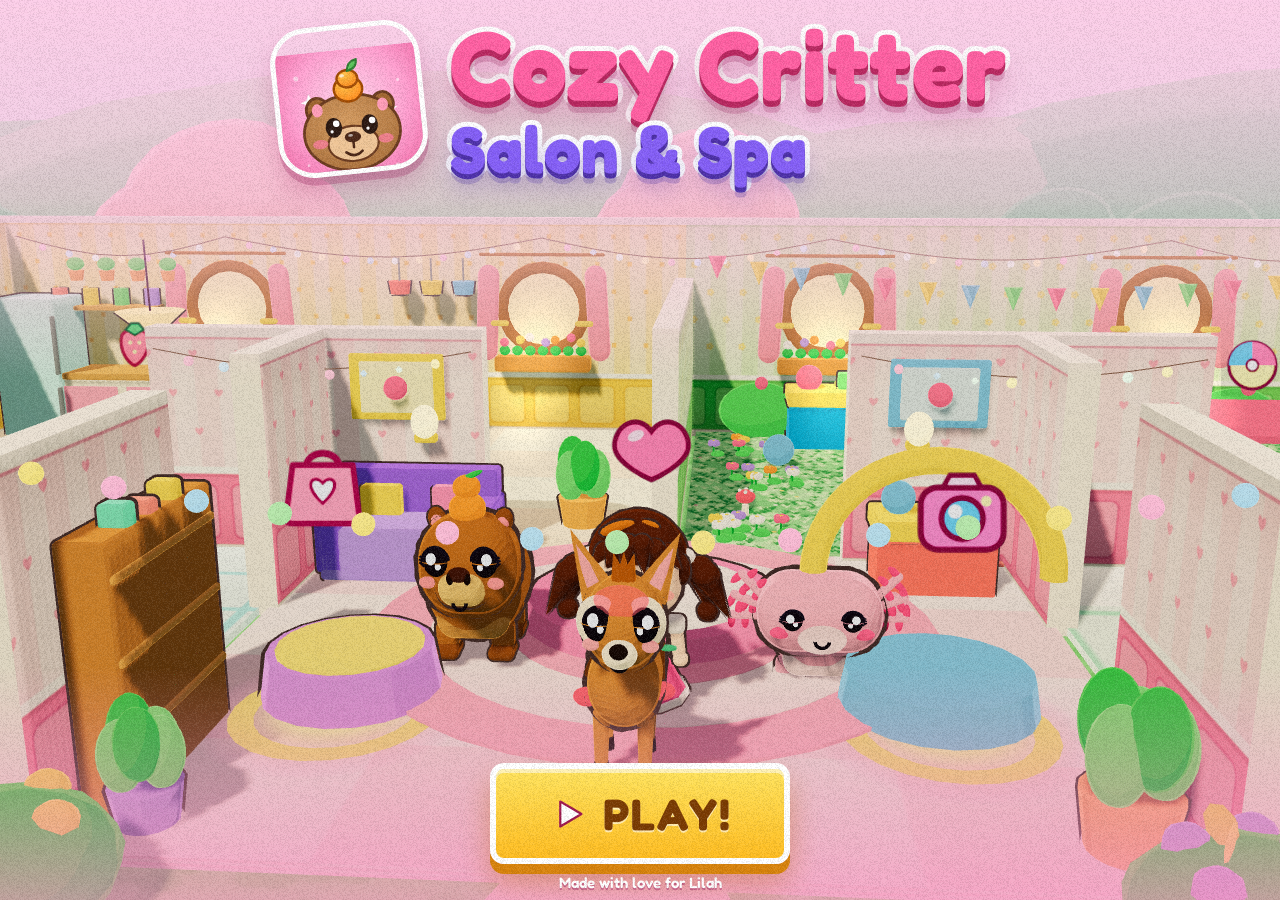
==== commit db36a83c: "Responsive mobile layout: compact doors strip, flex HUD, icon grid, portrait rotate hint, safe areas" ====
--- a/index.html
+++ b/index.html
@@ -15,6 +15,7 @@
   <link rel="manifest" href="./manifest.json" />
   <link rel="stylesheet" href="./styles.css" />
   <link rel="stylesheet" href="./polish.css" />
+  <link rel="stylesheet" href="./mobile.css" />
   <script type="importmap">
     {
       "imports": {
@@ -26,6 +27,7 @@
 </head>
 <body>
   <!-- Fullscreen 3D Diorama Canvas -->
+    <div id="rotate-hint" aria-hidden="true"><div class="rh-card"><svg viewBox="0 0 80 120"><rect x="14" y="4" width="52" height="112" rx="12" fill="#fff" stroke="#3a2420" stroke-width="5"/><rect x="22" y="18" width="36" height="76" rx="4" fill="#ffc0de" stroke="#3a2420" stroke-width="3"/><circle cx="40" cy="105" r="5" fill="#ff5f9a" stroke="#3a2420" stroke-width="3"/><path d="M40 42c-6-9-18-3-12 6 3 4 12 10 12 10s9-6 12-10c6-9-6-15-12-6z" fill="#ff5f9a" stroke="#3a2420" stroke-width="3"/></svg><b>Turn your device sideways!</b><span>Critters play best in landscape</span></div></div>
   <canvas id="webgl-canvas"></canvas>
 
   <!-- Boot splash (shown instantly while the 3D engine loads) -->
@@ -55,7 +57,7 @@
 <g stroke="#a14a00" stroke-width="9" stroke-linejoin="round"><ellipse cx="256" cy="146" rx="52" ry="46" fill="url(#org)"/><ellipse cx="256" cy="108" rx="38" ry="32" fill="url(#org)"/></g>
 <path d="M258 80q4-34 38-40q0 36-38 40z" fill="#5cc45c" stroke="#2f7d32" stroke-width="7" stroke-linejoin="round"/>
 <ellipse cx="238" cy="96" rx="9" ry="6" fill="#fff" opacity=".7"/>
-</svg>
+</svg>
 </div>
     <div class="boot-name">Cozy Critter<span>Salon &amp; Spa</span></div>
     <div class="boot-bar"><i></i></div>
@@ -92,7 +94,7 @@
 <g stroke="#a14a00" stroke-width="9" stroke-linejoin="round"><ellipse cx="256" cy="146" rx="52" ry="46" fill="url(#org)"/><ellipse cx="256" cy="108" rx="38" ry="32" fill="url(#org)"/></g>
 <path d="M258 80q4-34 38-40q0 36-38 40z" fill="#5cc45c" stroke="#2f7d32" stroke-width="7" stroke-linejoin="round"/>
 <ellipse cx="238" cy="96" rx="9" ry="6" fill="#fff" opacity=".7"/>
-</svg>
+</svg>
 </div>
       <h1 class="title-heading"><span class="t1">Cozy Critter</span><span class="t2">Salon &amp; Spa</span></h1>
     </div>
--- a/styles.css
+++ b/styles.css
@@ -1,4 +1,4 @@
-/* ============================================================================
+﻿/* ============================================================================
    Cozy Critter Salon & Spa - Tactile Toy Box UI Styles (styles.css)
    ============================================================================ */
 * {
@@ -57,7 +57,7 @@
   align-items: center;
   justify-content: center;
   background: radial-gradient(circle at center, rgba(255, 240, 246, 0.35), rgba(74, 37, 69, 0.35));
-  backdrop-filter: blur(3px);
+  backdrop-filter: none;
 }
 
 .title-card {
@@ -544,7 +544,7 @@
   inset: 0;
   z-index: 40;
   background: rgba(65, 25, 55, 0.42);
-  backdrop-filter: blur(3px);
+  backdrop-filter: none;
   display: flex;
   align-items: center;
   justify-content: center;
--- a/polish.css
+++ b/polish.css
@@ -66,7 +66,7 @@
 /* ---------- Confetti ---------- */
 .confetti-layer { position: fixed; inset: 0; z-index: 70; pointer-events: none; overflow: hidden; }
 .confetti-layer b { position: absolute; top: -20px; width: 14px; height: 20px; border-radius: 4px; animation: confFall linear forwards; }
-@keyframes confFall { 0% { transform: translateY(0) rotate(0); opacity: 1; } 100% { transform: translateY(105vh) rotate(720deg); opacity: .9; } }
+@keyframes confFall { 0% { transform: translateY(0) rotate(0); opacity: 1; } 100% { transform: translateY(105vh) rotate(720deg);} }
 
 /* ---------- Juicier buttons & panels ---------- */
 .stat-pill { font-weight: 700; border: 4px solid #fff; background: linear-gradient(180deg, #fffdf6, #fff0cc); box-shadow: 0 5px 0 #f0b43a, 0 8px 14px rgba(120,60,0,.18); }
@@ -100,13 +100,13 @@
 .choice-pill { font-weight: 600; }
 
 /* ---------- First-run hint: bouncing hand over the Spa button ---------- */
-.hint-hand { position: fixed; z-index: 45; pointer-events: none; width: 64px; height: 64px; margin-left: -32px; animation: hintBounce .8s ease-in-out infinite; filter: drop-shadow(0 4px 4px rgba(120,30,80,.35)); }
+.hint-hand { position: fixed; z-index: 45; pointer-events: none; width: 64px; height: 64px; margin-left: -32px; animation: hintBounce .8s ease-in-out infinite; }
 @keyframes hintBounce { 0%,100% { transform: translateY(0); } 50% { transform: translateY(-14px); } }
 .world-nav-btn.hint-glow { animation: hintGlow 1s ease-in-out infinite; }
-@keyframes hintGlow { 0%,100% { box-shadow: 0 4px 0 #f08ab9, 0 0 0 0 rgba(255,212,59,.0); } 50% { box-shadow: 0 4px 0 #f08ab9, 0 0 0 8px rgba(255,212,59,.7); } }
-#btn-close-shop { width: auto; border-radius: 99px; padding: 0 22px; font-size: 20px; }
-
-.title-sparkles { position: absolute; inset: 0; pointer-events: none; }
+@keyframes hintGlow { 0%,100% { box-shadow: 0 4px 0 #f08ab9, 0 0 0 0 rgba(255,212,59,.0); } 50% { box-shadow: 0 4px 0 #f08ab9, 0 0 0 8px rgba(255,212,59,.7); } }
+#btn-close-shop { width: auto; border-radius: 99px; padding: 0 22px; font-size: 20px; }
+
+.title-sparkles { position: absolute; inset: 0; pointer-events: none; }
 
 /* ============================ LOOP 3 ============================ */
 .world-nav-btn .nav-label, .world-icon-btn .nav-label { font-size: 18px; font-weight: 600; letter-spacing: .1px; }
@@ -119,7 +119,7 @@
   box-shadow: 0 7px 0 #f2a63a, 0 14px 26px rgba(120,60,20,.28); font-family: Fredoka, 'Baloo 2', system-ui, sans-serif; font-weight: 600; font-size: 30px; color: #7a3b1c;
   transform: translate(-50%, -140px) scale(.8); opacity: 0; transition: transform .55s cubic-bezier(.34,1.56,.64,1), opacity .35s; }
 .room-title.show { transform: translate(-50%, 0) scale(1); opacity: 1; }
-.room-title .rt-ico { display: inline-flex; filter: drop-shadow(0 2px 0 rgba(0,0,0,.12)); }
+.room-title .rt-ico { display: inline-flex; }
 
 .closeup-vignette { position: fixed; inset: 0; pointer-events: none; z-index: 3; opacity: 0; transition: opacity .6s;
   background: radial-gradient(ellipse at 50% 55%, rgba(255,240,215,0) 48%, rgba(120,50,70,.20) 100%), linear-gradient(180deg, rgba(255,214,150,.10), rgba(255,170,190,.08)); }
@@ -127,11 +127,11 @@
 
 #fx-layer { position: fixed; inset: 0; pointer-events: none; z-index: 45; overflow: hidden; }
 .fx-bit { position: absolute; width: var(--s); height: var(--s); margin: calc(var(--s) / -2) 0 0 calc(var(--s) / -2); opacity: 0;
-  animation: fxPop 1.15s cubic-bezier(.2,.8,.3,1) forwards; filter: drop-shadow(0 2px 2px rgba(150,40,90,.3)); }
+  animation: fxPop 1.15s cubic-bezier(.2,.8,.3,1) forwards; }
 @keyframes fxPop { 0% { transform: translate(0,0) scale(.2) rotate(0); opacity: 0; } 12% { opacity: 1; transform: translate(calc(var(--dx) * .2), calc(var(--dy) * .2)) scale(1.25) rotate(calc(var(--r) * .3)); }
-  70% { opacity: 1; } 100% { transform: translate(var(--dx), calc(var(--dy) - 40px)) scale(.8) rotate(var(--r)); opacity: 0; } }
-
-
+  70% { opacity: 1; } 100% { transform: translate(var(--dx), calc(var(--dy) - 40px)) scale(.8) rotate(var(--r)); opacity: 0; } }
+
+
 
 /* ===================== LOOP 4: crisp UI, picture doors, spark ===================== */
 :root { --ink: #3a2420; }
@@ -193,16 +193,16 @@
 .world-extras .world-icon-btn .nav-ico svg { width: 38px; height: 38px; }
 
 /* ---- ghost hand ---- */
-#ghost-hand { position: fixed; left: 0; top: 0; z-index: 60; pointer-events: none; opacity: 0; transition: opacity .35s; filter: drop-shadow(0 4px 0 rgba(58,36,32,.35)); }
+#ghost-hand { position: fixed; left: 0; top: 0; z-index: 60; pointer-events: none; opacity: 0; transition: opacity .35s; }
 #ghost-hand.on { opacity: .92; }
 #ghost-hand .gh-ring { position: absolute; left: 22px; top: -6px; width: 34px; height: 34px; border-radius: 50%; border: 4px solid #fff; opacity: 0; animation: ghRing 1.1s ease-out infinite; }
-@keyframes ghRing { 0% { transform: scale(.4); opacity: .9; } 100% { transform: scale(1.6); opacity: 0; } }
+@keyframes ghRing { 0% { transform: scale(.4);} 100% { transform: scale(1.6); opacity: 0; } }
 
 /* ---- coins fly into the jar ---- */
 .fly-coin { position: fixed; z-index: 70; width: 30px; height: 30px; margin: -15px 0 0 -15px; border-radius: 50%; background: radial-gradient(circle at 35% 30%, #fff3a0, #ffc419 60%, #e08a00); border: 3px solid var(--ink); pointer-events: none; opacity: 0; animation: flyCoin 1.1s cubic-bezier(.5,0,.3,1) forwards; }
 @keyframes flyCoin { 0% { transform: translate(0,0) scale(.4); opacity: 0; } 15% { transform: translate(var(--sx), var(--sy)) scale(1.1); opacity: 1; } 100% { transform: translate(var(--tx), var(--ty)) scale(.6); opacity: 1; } }
 .coin-pill.jar-pop { animation: jarPop .45s ease-out; }
-@keyframes jarPop { 0% { transform: scale(1); } 40% { transform: scale(1.25); } 100% { transform: scale(1); } }
+@keyframes jarPop { 0% { transform: scale(1); } 40% { transform: scale(1.25); } 100% { transform: scale(1); } }
 
 /* ===================== LOOP 4b: reference-quality UI pass ===================== */
 /* big round back/home button, thick white ring */
@@ -232,11 +232,11 @@
 .activity-tool-dock .dock-tool-label, .activity-tool-dock.many .dock-tool-label { font-size: 18px !important; font-weight: 700 !important; line-height: 1; }
 .activity-tool-dock.many .dock-tool-label { font-size: 15px !important; }
 .activity-tool-dock .dock-tool-btn .dock-tool-icon svg { width: 52px; height: 52px; }
-.activity-hud { padding-bottom: 12px; }
+.activity-hud { padding-bottom: 12px; }
 
 /* ===== LOOP 5 (loop-4 request): closeup dim, hints, heart, stickers, thumbs, grain ===== */
 :root { --ink: #3a2420; }
-#paper-grain { position: fixed; inset: 0; z-index: 70; pointer-events: none; background-size: 128px 128px; opacity: .9; }
+#paper-grain { position: fixed; inset: 0; z-index: 70; pointer-events: none; background-size: 128px 128px;}
 #closeup-hints { position: fixed; left: 0; top: 0; width: 380px; height: 380px; z-index: 6; pointer-events: none; opacity: 0; transition: opacity .5s; will-change: transform; }
 #closeup-hints.on { opacity: .95; }
 #closeup-hints .spin { transform-origin: 190px 190px; animation: hintspin 5s linear infinite; }
@@ -247,7 +247,7 @@
 /* banner never sits on the progress bar in closeups */
 body.in-closeup .room-title { top: auto !important; bottom: 26px; }
 /* love heart */
-#love-heart { position: fixed; left: 50%; top: 84px; transform: translateX(-50%); z-index: 12; pointer-events: none; display: none; filter: drop-shadow(0 6px 0 rgba(58,36,32,.35)); }
+#love-heart { position: fixed; left: 50%; top: 84px; transform: translateX(-50%); z-index: 12; pointer-events: none; display: none; }
 body.station-lobby #love-heart { display: block; }
 body.station-lobby .activity-top-row { visibility: hidden; }
 #love-heart.beat { animation: heartbeat .5s ease-out; }
@@ -269,7 +269,7 @@
 #shelf-more.on { display: block; }
 @keyframes bob { 50% { transform: translateY(4px); } }
 /* hand-drawn wobble on UI edges */
-.world-nav-btn.door, .activity-tool-dock, .world-extras .world-icon-btn, .back-salon-btn, .coin-pill, .speech-bar { filter: url(#rough); }
+.world-nav-btn.door, .activity-tool-dock, .world-extras .world-icon-btn, .back-salon-btn, .coin-pill, .speech-bar { }
 /* stylist thumbnails */
 .pill-grid.thumbs { display: grid; grid-template-columns: repeat(4, 1fr); gap: 10px; }
 .choice-pill.has-thumb { display: flex; flex-direction: column; align-items: center; gap: 2px; padding: 6px 4px 8px; min-height: 0; font-size: 15px; line-height: 1.1; }
@@ -284,13 +284,13 @@
 .sb-panel h2 { margin: 0 0 12px; text-align: center; font: 700 36px Fredoka, sans-serif; color: var(--ink); }
 .sb-grid { display: grid; grid-template-columns: repeat(4, 1fr); gap: 14px; }
 .sb-slot { aspect-ratio: 1; border-radius: 50%; border: 4px dashed #d9b97a; display: flex; align-items: center; justify-content: center; color: #e8cf98; font-size: 54px; }
-.sb-slot img { width: 118%; height: 118%; margin: -9%; object-fit: contain; filter: drop-shadow(0 4px 3px rgba(0,0,0,.25)); }
+.sb-slot img { width: 118%; height: 118%; margin: -9%; object-fit: contain; }
 .sb-slot:has(img) { border-color: transparent; }
 .sb-hint { margin: 12px 0 0; text-align: center; font: 600 22px Fredoka, sans-serif; color: #8a5a35; }
 .sb-close { position: absolute; right: -16px; top: -16px; width: 64px; height: 64px; border-radius: 50%; border: 5px solid #fff; background: #ff5a8c; color: #fff; font-size: 30px; box-shadow: 0 0 0 3px var(--ink), 0 5px 0 rgba(0,0,0,.3); }
 .sticker-pop { position: fixed; left: 50%; top: 45%; width: 220px; z-index: 91; pointer-events: none; transform: translate(-50%, -50%); animation: stickerpop 2.2s ease-out forwards; }
-@keyframes stickerpop { 0% { transform: translate(-50%, -50%) scale(0) rotate(-40deg); } 25% { transform: translate(-50%, -50%) scale(1.15) rotate(8deg); } 70% { transform: translate(-50%, -50%) scale(1) rotate(-4deg); opacity: 1; } 100% { transform: translate(120%, 160%) scale(.2) rotate(30deg); opacity: 0; } }
+@keyframes stickerpop { 0% { transform: translate(-50%, -50%) scale(0) rotate(-40deg); } 25% { transform: translate(-50%, -50%) scale(1.15) rotate(8deg); } 70% { transform: translate(-50%, -50%) scale(1) rotate(-4deg); opacity: 1; } 100% { transform: translate(120%, 160%) scale(.2) rotate(30deg); opacity: 0; } }
 #love-heart { left: 36px !important; top: 150px !important; transform: none !important; }
 #love-heart svg { width: 168px; height: 153px; }
 #love-heart.beat { animation: heartbeat2 .5s ease-out !important; }
-@keyframes heartbeat2 { 0% { transform: scale(1); } 35% { transform: scale(1.18); } 100% { transform: scale(1); } }
+@keyframes heartbeat2 { 0% { transform: scale(1); } 35% { transform: scale(1.18); } 100% { transform: scale(1); } }
--- a/mobile.css
+++ b/mobile.css
@@ -0,0 +1,86 @@
+/* ===== Responsive layer (phones + tablets): sized from the short side of the screen ===== */
+:root {
+  --u: min(1vmin, 8px);
+  --sat: env(safe-area-inset-top, 0px); --sab: env(safe-area-inset-bottom, 0px);
+  --sal: env(safe-area-inset-left, 0px); --sar: env(safe-area-inset-right, 0px);
+  --pad: calc(var(--u) * 2);
+}
+html, body { height: 100dvh; }
+#webgl-canvas { width: 100vw; height: 100dvh; }
+
+/* ---- HUD: one flex row, nothing overlaps ---- */
+.hud-top { top: calc(var(--sat) + var(--u) * 1.5); left: calc(var(--sal) + var(--pad)); right: calc(var(--sar) + var(--pad)); gap: calc(var(--u) * 1.5); flex-wrap: nowrap; }
+.hud-left-cluster, .hud-right-cluster { flex: 0 0 auto; gap: calc(var(--u) * 1.2); }
+.hud-top .hud-left-cluster .coin-pill { position: static; z-index: auto; height: calc(var(--u) * 9); padding: 0 calc(var(--u) * 2.4) 0 calc(var(--u) * 1.2); border-width: calc(var(--u) * .6); }
+.hud-top .hud-left-cluster .coin-pill #coin-count, .stat-pill { font-size: clamp(14px, calc(var(--u) * 4), 26px); }
+.stat-pill { height: calc(var(--u) * 9); padding: 0 calc(var(--u) * 2); }
+.stat-pill svg { width: calc(var(--u) * 5.5); height: calc(var(--u) * 5.5); }
+.pet-switcher { flex: 0 1 auto; min-width: 0; margin: 0 auto; padding: calc(var(--u) * .6) calc(var(--u) * 1); gap: calc(var(--u) * .8); overflow-x: auto; scrollbar-width: none; }
+.pet-switcher::-webkit-scrollbar { display: none; }
+.pet-pill { min-height: calc(var(--u) * 8.4); padding: 0 calc(var(--u) * 1.2) 0 calc(var(--u) * 1); font-size: clamp(12px, calc(var(--u) * 3.2), 22px); gap: calc(var(--u) * .8); flex: 0 0 auto; }
+.pet-pill.active { font-size: clamp(12px, calc(var(--u) * 3.2), 22px); }
+.pet-pill svg { width: calc(var(--u) * 5.6); height: calc(var(--u) * 5.6); }
+.icon-round-btn { width: calc(var(--u) * 8.4); height: calc(var(--u) * 8.4); }
+.icon-round-btn svg { width: 62%; height: 62%; }
+
+/* ---- speech bubble: one line, top, never one-word-per-line ---- */
+.speech-bar { top: calc(var(--sat) + var(--u) * 12.5); width: max-content; min-width: min(60vw, 420px); max-width: min(92vw, 780px); padding: calc(var(--u) * .9) calc(var(--u) * 2.4) calc(var(--u) * .9) calc(var(--u) * 1); gap: calc(var(--u) * 1.2); border-radius: calc(var(--u) * 4); }
+.speech-text { font-size: clamp(13px, calc(var(--u) * 3), 23px) !important; line-height: 1.2 !important; max-width: none !important; }
+.replay-voice-btn { width: calc(var(--u) * 6); height: calc(var(--u) * 6); }
+.speech-bar.compact { width: calc(var(--u) * 9) !important; min-width: 0; height: calc(var(--u) * 9) !important; max-width: calc(var(--u) * 9) !important; padding: 0 !important; }
+
+/* ---- bottom: compact door strip (<= ~22% of the height) ---- */
+.world-hud-bottom { bottom: calc(var(--sab) + var(--u) * 1); left: calc(var(--sal) + var(--pad)) !important; right: calc(var(--sar) + var(--pad)) !important; width: auto; max-width: none; margin: 0 !important; gap: calc(var(--u) * 1); align-items: center; }
+.world-action-strip { width: 100%; justify-content: safe center; gap: calc(var(--u) * 1.8) !important; overflow-x: auto; overflow-y: hidden; padding: calc(var(--u) * .5) calc(var(--u) * 1) calc(var(--u) * 1.6) !important; scrollbar-width: none; max-height: 22dvh; }
+.world-action-strip::-webkit-scrollbar { display: none; }
+.world-action-strip .world-nav-btn.door { flex: 0 0 auto; width: calc(var(--u) * 16.5); min-width: 0; min-height: 0; padding: calc(var(--u) * 1) calc(var(--u) * .5); gap: calc(var(--u) * .6); border-width: calc(var(--u) * .5) !important; border-radius: calc(var(--u) * 8) calc(var(--u) * 8) calc(var(--u) * 1.2) calc(var(--u) * 1.2) / calc(var(--u) * 7) calc(var(--u) * 7) calc(var(--u) * 1.2) calc(var(--u) * 1.2) !important; box-shadow: 0 calc(var(--u) * .8) 0 var(--d3), 0 calc(var(--u) * .8) 0 calc(var(--u) * .4) var(--ink) !important; }
+.world-nav-btn.door .nav-ico { width: calc(var(--u) * 9.2); height: calc(var(--u) * 9.2); border-width: calc(var(--u) * .4); }
+.world-nav-btn.door .nav-ico svg { width: calc(var(--u) * 6.2) !important; height: calc(var(--u) * 6.2) !important; }
+.world-nav-btn.door .nav-label { font-size: clamp(11px, calc(var(--u) * 2.8), 19px) !important; padding: 0 calc(var(--u) * 1); border-width: calc(var(--u) * .4); border-radius: calc(var(--u) * 1.2); }
+.world-nav-btn.door::after { right: calc(var(--u) * 1.4); width: calc(var(--u) * 1.5); height: calc(var(--u) * 1.5); border-width: 1.5px; }
+/* the old giant yellow call-to-action becomes a small pill */
+.station-prompt-btn { min-height: 0 !important; padding: calc(var(--u) * 1) calc(var(--u) * 3) !important; gap: calc(var(--u) * 1.2); font-size: clamp(13px, calc(var(--u) * 3.2), 24px) !important; border-width: calc(var(--u) * .5); box-shadow: 0 calc(var(--u) * .7) 0 #e67700 !important; animation: none; }
+.station-prompt-btn svg { width: calc(var(--u) * 5); height: calc(var(--u) * 5); }
+
+/* ---- right column: compact 2-col grid, icon-only on phones ---- */
+.world-extras { right: calc(var(--sar) + var(--pad)); top: calc(var(--sat) + var(--u) * 24); bottom: auto !important; display: grid; grid-template-columns: repeat(2, calc(var(--u) * 10.5)); gap: calc(var(--u) * 1) !important; max-height: calc(100dvh - var(--u) * 52); overflow-y: auto; scrollbar-width: none; }
+.world-extras .world-icon-btn { width: calc(var(--u) * 10.5) !important; min-width: 0 !important; min-height: calc(var(--u) * 10.5) !important; height: calc(var(--u) * 10.5); padding: calc(var(--u) * .4) !important; border-radius: calc(var(--u) * 2) !important; border-width: calc(var(--u) * .4) !important; box-shadow: 0 calc(var(--u) * .5) 0 #6a4cc4 !important; }
+.world-extras .world-icon-btn .nav-ico { height: auto; }
+.world-extras .world-icon-btn .nav-ico svg { width: calc(var(--u) * 6.4); height: calc(var(--u) * 6.4); }
+.world-extras .world-icon-btn .nav-label { font-size: clamp(10px, calc(var(--u) * 2.2), 16px); line-height: 1; }
+@media (max-height: 599px), (max-width: 599px) { .world-extras .world-icon-btn .nav-label { display: none; } .world-extras .world-icon-btn { height: calc(var(--u) * 10.5) !important; } .world-extras .world-icon-btn .nav-ico svg { width: calc(var(--u) * 7.2); height: calc(var(--u) * 7.2); } }
+
+/* ---- close-up (activity) layout ---- */
+.activity-hud { padding: calc(var(--sat) + min(calc(var(--u) * 24), 172px)) calc(var(--sar) + var(--pad)) calc(var(--sab) + var(--u) * 1); }
+.back-salon-btn { top: calc(var(--sat) + var(--u) * 1.5) !important; left: calc(var(--sal) + var(--pad)) !important; width: min(calc(var(--u) * 12), 92px); height: min(calc(var(--u) * 12), 92px); min-height: 0 !important; border-width: calc(var(--u) * .7) !important; }
+.back-salon-btn svg { width: 55%; height: 55%; }
+.activity-progress-track { height: calc(var(--u) * 4.2); }
+.activity-tool-dock { top: calc(var(--sat) + var(--u) * 14) !important; right: calc(var(--sar) + var(--pad)) !important; max-height: calc(100dvh - var(--u) * 18 - var(--sab)); padding: calc(var(--u) * 3) calc(var(--u) * 1.2) calc(var(--u) * 1.2) !important; gap: calc(var(--u) * 1) !important; grid-template-columns: min(calc(var(--u) * 13), 104px) !important; grid-auto-rows: min(calc(var(--u) * 13), 104px) !important; border-width: calc(var(--u) * .7) !important; border-top-width: calc(var(--u) * 2.4) !important; }
+.activity-tool-dock:has(.dock-tool-btn:nth-child(4)) { grid-template-columns: repeat(2, min(calc(var(--u) * 13), 104px)) !important; }
+.activity-tool-dock .dock-tool-btn, .activity-tool-dock.many .dock-tool-btn { width: min(calc(var(--u) * 13), 104px) !important; min-width: 0 !important; max-width: none !important; height: min(calc(var(--u) * 13), 104px) !important; min-height: 0 !important; padding: calc(var(--u) * .3) !important; }
+.activity-tool-dock .dock-tool-btn .dock-tool-icon svg { width: calc(var(--u) * 6.4); height: calc(var(--u) * 6.4); }
+.activity-tool-dock .dock-tool-label, .activity-tool-dock.many .dock-tool-label { font-size: clamp(10px, calc(var(--u) * 2.2), 16px) !important; }
+#love-heart { left: calc(var(--sal) + var(--pad)) !important; top: calc(var(--u) * 20) !important; }
+#love-heart svg { width: min(calc(var(--u) * 20), 168px); height: auto; }
+.lock-toast { top: calc(var(--u) * 20); font-size: clamp(14px, calc(var(--u) * 3), 22px); }
+
+/* ---- modals never exceed the screen ---- */
+.center-modal > *, .side-panel-modal > * { max-height: calc(100dvh - var(--u) * 4); overflow-y: auto; }
+.sb-panel { max-height: 96dvh; overflow-y: auto; }
+
+/* ---- portrait phones: friendly "turn sideways" screen ---- */
+#rotate-hint { display: none; position: fixed; inset: 0; z-index: 9999; align-items: center; justify-content: center; text-align: center; padding: 24px; background: radial-gradient(circle at 50% 35%, #ffd6ec, #ff9fd0 60%, #f0609f); color: #3a2420; font-family: Fredoka, sans-serif; touch-action: none; }
+#rotate-hint .rh-card { display: flex; flex-direction: column; align-items: center; gap: 14px; }
+#rotate-hint svg { width: 34vw; max-width: 160px; animation: rhTurn 2.4s ease-in-out infinite; }
+#rotate-hint b { font-size: 28px; font-weight: 700; line-height: 1.15; }
+#rotate-hint span { font-size: 18px; font-weight: 600; opacity: .8; }
+@keyframes rhTurn { 0%, 20% { transform: rotate(0); } 55%, 80% { transform: rotate(-90deg); } 100% { transform: rotate(0); } }
+@media (orientation: portrait) and (max-width: 640px) { #rotate-hint { display: flex; } }
+
+/* ---- fixes from first pass ---- */
+.back-salon-btn svg, .back-salon-btn #icon-back-home svg { width: calc(var(--u) * 6.4) !important; height: calc(var(--u) * 6.4) !important; }
+.back-salon-btn #icon-back-home { display: flex; align-items: center; justify-content: center; }
+body.in-closeup .hud-top .hud-left-cluster .coin-pill { margin-left: min(calc(var(--u) * 13.5), 104px); }
+.room-title { gap: calc(var(--u) * 1); padding: calc(var(--u) * 1) calc(var(--u) * 3) !important; border-width: calc(var(--u) * .5) !important; border-radius: calc(var(--u) * 4) !important; font-size: clamp(14px, calc(var(--u) * 4.2), 34px) !important; }
+.room-title svg { width: calc(var(--u) * 5.5); height: calc(var(--u) * 5.5); }
+body.in-closeup .room-title { bottom: calc(var(--sab) + var(--u) * 1.5) !important; }
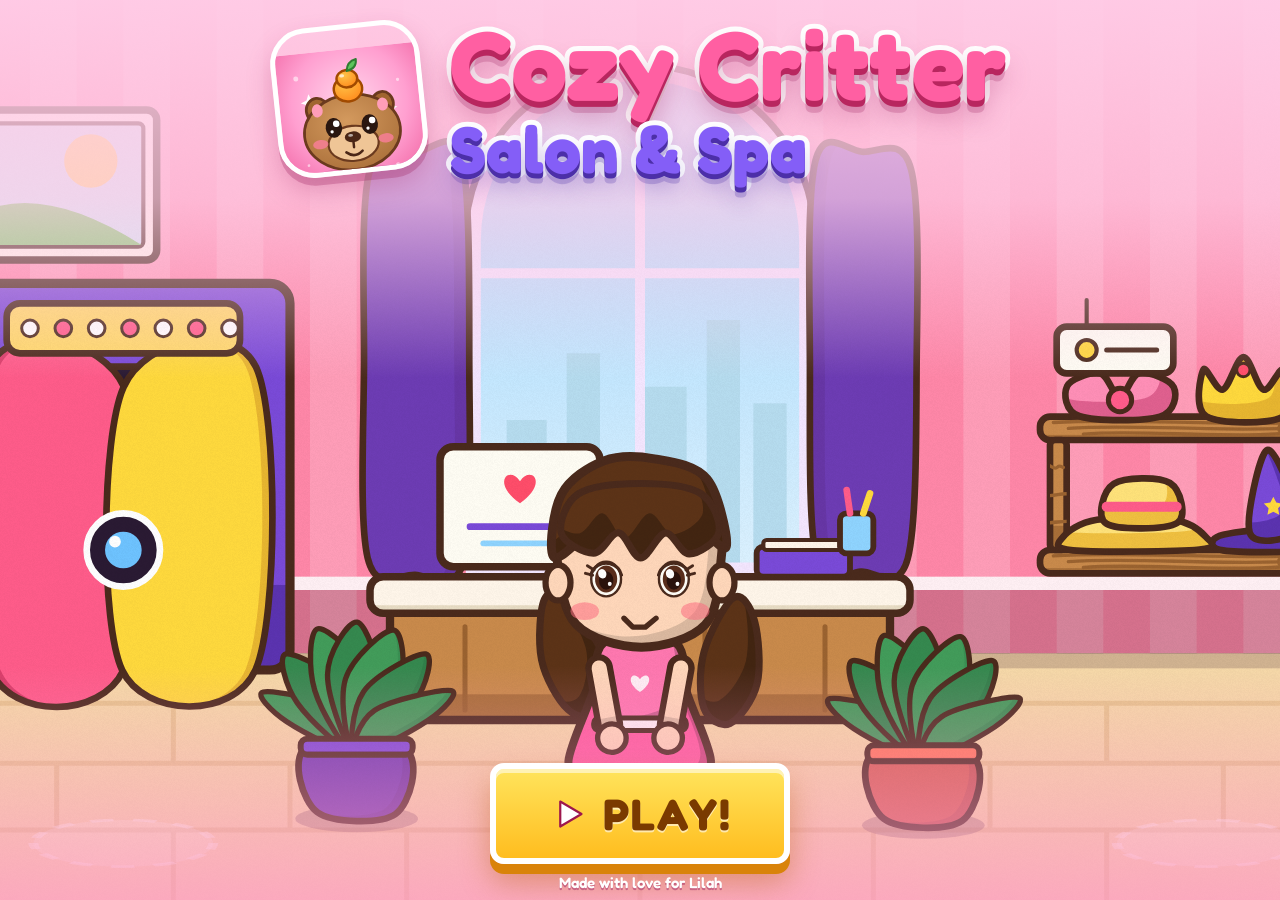
==== commit 338dd2e0: "2D: index.html boots the 2D game with DOM overlays (creator, shop, photo booth, clipboard), portrait" ====
--- a/index.html
+++ b/index.html
@@ -16,6 +16,7 @@
   <link rel="stylesheet" href="./styles.css" />
   <link rel="stylesheet" href="./polish.css" />
   <link rel="stylesheet" href="./mobile.css" />
+  <link rel="stylesheet" href="./portrait2d.css" />
   <script type="importmap">
     {
       "imports": {
@@ -27,8 +28,7 @@
 </head>
 <body>
   <!-- Fullscreen 3D Diorama Canvas -->
-    <div id="rotate-hint" aria-hidden="true"><div class="rh-card"><svg viewBox="0 0 80 120"><rect x="14" y="4" width="52" height="112" rx="12" fill="#fff" stroke="#3a2420" stroke-width="5"/><rect x="22" y="18" width="36" height="76" rx="4" fill="#ffc0de" stroke="#3a2420" stroke-width="3"/><circle cx="40" cy="105" r="5" fill="#ff5f9a" stroke="#3a2420" stroke-width="3"/><path d="M40 42c-6-9-18-3-12 6 3 4 12 10 12 10s9-6 12-10c6-9-6-15-12-6z" fill="#ff5f9a" stroke="#3a2420" stroke-width="3"/></svg><b>Turn your device sideways!</b><span>Critters play best in landscape</span></div></div>
-  <canvas id="webgl-canvas"></canvas>
+      <canvas id="webgl-canvas"></canvas>
 
   <!-- Boot splash (shown instantly while the 3D engine loads) -->
   <div id="boot" class="boot-splash">
@@ -340,6 +340,6 @@
     </div>
   </section>
 
-  <script type="module" src="./src/main.js"></script>
+  <script type="module" src="./src/flat/app2d.js"></script>
 </body>
 </html>
--- a/portrait2d.css
+++ b/portrait2d.css
@@ -0,0 +1,7 @@
+/* Portrait phones: side panels become bottom sheets so the 2D world stays visible above them. */
+@media (orientation: portrait) {
+  .side-panel-modal { top: auto !important; left: 8px !important; right: 8px !important; bottom: 8px !important; width: auto !important; height: 55vh !important; max-height: 55vh !important; }
+  .side-panel-card { max-height: 100% !important; }
+  #avatar-modal .side-panel-card, .shop-panel-card { overflow-y: auto; }
+  .world-extras { right: 8px; }
+}
